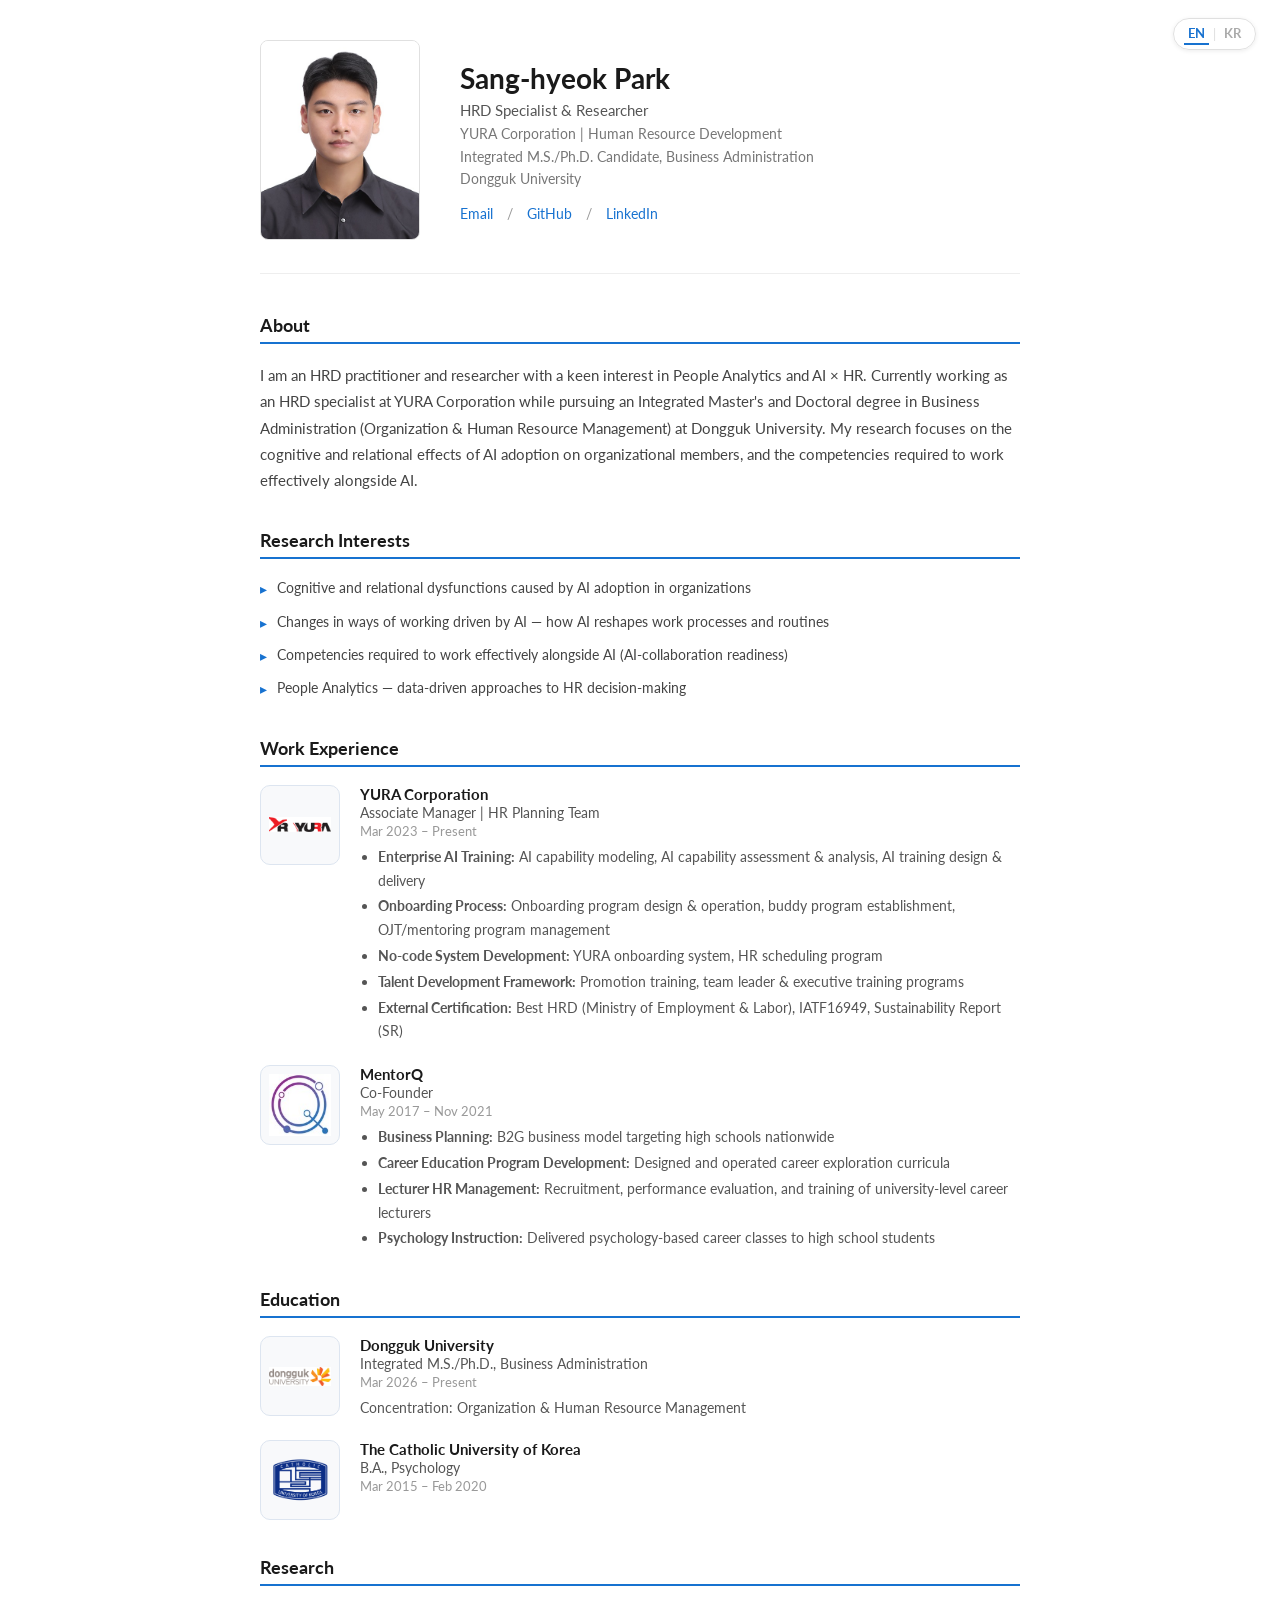
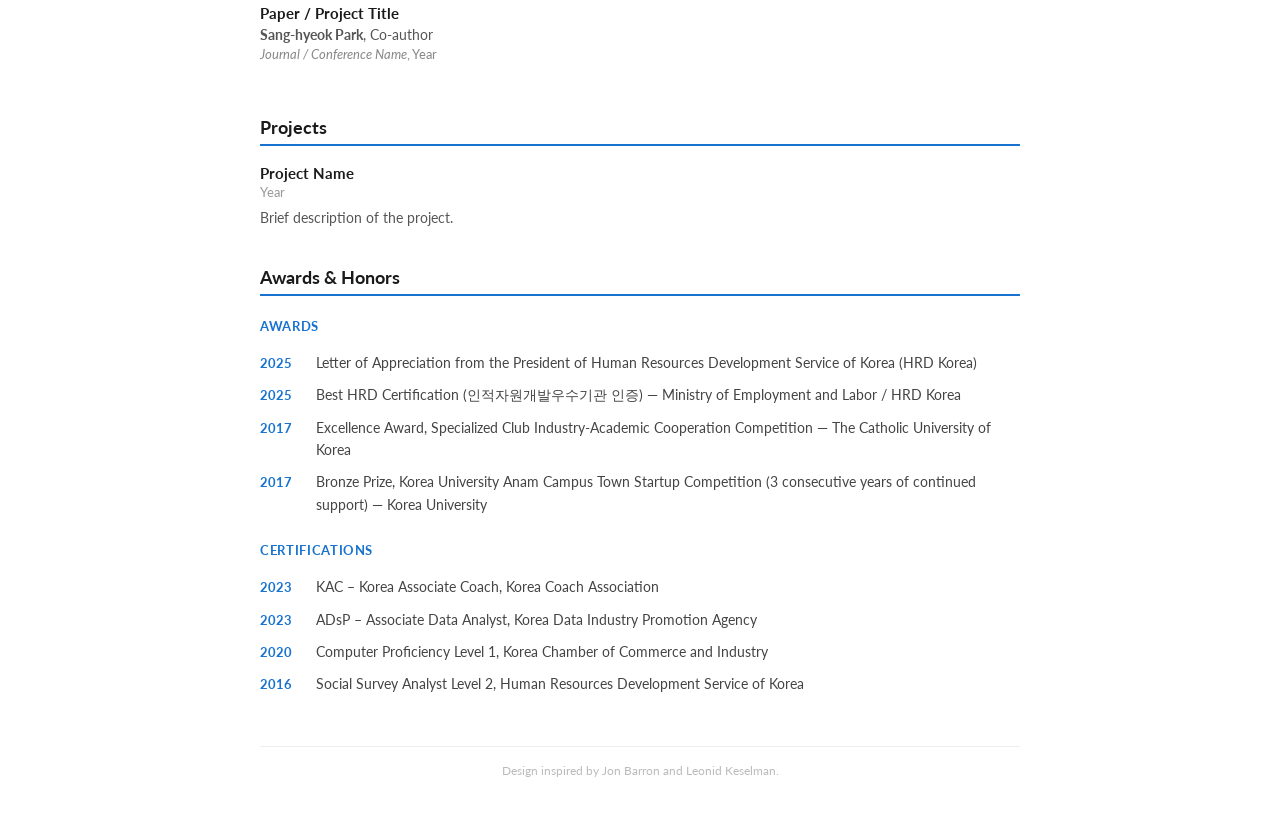
==== index.html @ 0c15480c "Remove 우수 사회복무요원 표창, fix KAC title" ====
<!DOCTYPE html>
<html lang="en">
<head>
  <meta charset="UTF-8" />
  <meta name="viewport" content="width=device-width, initial-scale=1.0" />
  <title>Sang-hyeok Park</title>
  <link rel="stylesheet" href="stylesheet.css" />
</head>
<body>

<!-- Language Toggle -->
<div id="lang-toggle">
  <button class="lang-btn active" data-lang="en" onclick="setLang('en')">EN</button>
  <span class="lang-divider">|</span>
  <button class="lang-btn" data-lang="ko" onclick="setLang('ko')">KR</button>
</div>

<div id="main">

  <!-- ── Header ── -->
  <div id="header">
    <div id="photo">
      <img src="images/photo.jpg" alt="Sang-hyeok Park" />
    </div>

    <div id="info">
      <div class="name">
        <span class="lang-en">Sang-hyeok Park</span>
        <span class="lang-ko" style="display:none">박상혁</span>
      </div>

      <div class="title">
        <span class="lang-en">HRD Specialist &amp; Researcher</span>
        <span class="lang-ko" style="display:none">HRD 담당자 &amp; 연구자</span>
      </div>

      <div class="affiliation">
        <span class="lang-en">
          YURA Corporation | Human Resource Development<br>
          Integrated M.S./Ph.D. Candidate, Business Administration<br>
          Dongguk University
        </span>
        <span class="lang-ko" style="display:none">
          유라코퍼레이션 | HRD<br>
          경영학 석박사통합과정<br>
          동국대학교
        </span>
      </div>

      <div class="contact-links">
        <a href="mailto:psh092929@gmail.com">Email</a>
        <span>/</span>
        <a href="https://github.com/ParkSanghyeok076" target="_blank">GitHub</a>
        <span>/</span>
        <a href="https://www.linkedin.com/in/%EB%B0%95%EC%83%81%ED%98%81076/" target="_blank">LinkedIn</a>
      </div>
    </div>
  </div>

  <!-- ── About ── -->
  <div class="section">
    <div class="section-title">
      <span class="lang-en">About</span>
      <span class="lang-ko" style="display:none">소개</span>
    </div>
    <p class="about-text lang-en">
      I am an HRD practitioner and researcher with a keen interest in People Analytics and AI &times; HR.
      Currently working as an HRD specialist at YURA Corporation while pursuing an Integrated Master's
      and Doctoral degree in Business Administration (Organization &amp; Human Resource Management) at
      Dongguk University. My research focuses on the cognitive and relational effects of AI adoption
      on organizational members, and the competencies required to work effectively alongside AI.
    </p>
    <p class="about-text lang-ko" style="display:none">
      People Analytics와 AI x HR 분야에 관심을 두는 HRD 담당자이자 연구자입니다.
      현재 유라코퍼레이션에서 인재개발 업무를 담당하면서, 동국대학교 경영학과(조직·인사관리 전공)
      석박사통합과정에 재학 중입니다. AI 도입이 조직 구성원에게 미치는 인지적·관계적 영향과,
      AI와 함께 일하기 위해 필요한 역량을 연구하고 있습니다.
    </p>
  </div>

  <!-- ── Research Interests ── -->
  <div class="section">
    <div class="section-title">
      <span class="lang-en">Research Interests</span>
      <span class="lang-ko" style="display:none">연구 관심사</span>
    </div>

    <div class="lang-en">
      <div class="research-item">Cognitive and relational dysfunctions caused by AI adoption in organizations</div>
      <div class="research-item">Changes in ways of working driven by AI — how AI reshapes work processes and routines</div>
      <div class="research-item">Competencies required to work effectively alongside AI (AI-collaboration readiness)</div>
      <div class="research-item">People Analytics — data-driven approaches to HR decision-making</div>
    </div>

    <div class="lang-ko" style="display:none">
      <div class="research-item">AI 도입으로 인한 인지적·관계적 역기능</div>
      <div class="research-item">AI 도입이 일하는 방식에 미치는 변화 — 업무 프로세스 및 루틴의 재편</div>
      <div class="research-item">AI와 함께 일하기 위해 필요한 역량 (AI 협업 준비도)</div>
      <div class="research-item">피플 애널리틱스 — 데이터 기반 HR 의사결정</div>
    </div>
  </div>

  <!-- ── Work Experience ── -->
  <div class="section">
    <div class="section-title">
      <span class="lang-en">Work Experience</span>
      <span class="lang-ko" style="display:none">경력</span>
    </div>

    <div class="entry">
      <div class="entry-logo"><img src="images/유라코퍼레이션 로고.png" alt="YURA Corporation" /></div>
      <div class="entry-body">
        <div class="entry-org">
          <span class="lang-en">YURA Corporation</span>
          <span class="lang-ko" style="display:none">유라코퍼레이션</span>
        </div>
        <div class="entry-role">
          <span class="lang-en">Associate Manager | HR Planning Team</span>
          <span class="lang-ko" style="display:none">Associate Manager | 인사기획팀</span>
        </div>
        <div class="entry-period">Mar 2023 – Present</div>
        <div class="entry-desc">
          <ul class="lang-en">
            <li><strong>Enterprise AI Training:</strong> AI capability modeling, AI capability assessment &amp; analysis, AI training design &amp; delivery</li>
            <li><strong>Onboarding Process:</strong> Onboarding program design &amp; operation, buddy program establishment, OJT/mentoring program management</li>
            <li><strong>No-code System Development:</strong> YURA onboarding system, HR scheduling program</li>
            <li><strong>Talent Development Framework:</strong> Promotion training, team leader &amp; executive training programs</li>
            <li><strong>External Certification:</strong> Best HRD (Ministry of Employment &amp; Labor), IATF16949, Sustainability Report (SR)</li>
          </ul>
          <ul class="lang-ko" style="display:none">
            <li><strong>전사 AI교육:</strong> AI활용 역량모델링, AI활용 역량진단/분석, AI교육 기획/운영</li>
            <li><strong>온보딩 프로세스:</strong> 온보딩 프로그램 기획/운영, 버디제도 신설, OJT/멘토링 프로그램 운영</li>
            <li><strong>AI를 활용한 시스템 개발 (No-code):</strong> YURA 온보딩 시스템, HR 일정관리 프로그램</li>
            <li><strong>인재육성 체계 수립:</strong> 승진자 교육, 팀장/임원 교육 등</li>
            <li><strong>외부 심사 대응:</strong> 인적자원개발우수기관 인증심사(Best HRD), IATF16949, 지속가능경영보고서(SR)</li>
          </ul>
        </div>
      </div>
    </div>

    <div class="entry">
      <div class="entry-logo"><img src="images/멘토큐 로고.jpeg" alt="MentorQ" /></div>
      <div class="entry-body">
        <div class="entry-org">MentorQ</div>
        <div class="entry-role">
          <span class="lang-en">Co-Founder</span>
          <span class="lang-ko" style="display:none">공동창업자</span>
        </div>
        <div class="entry-period">May 2017 – Nov 2021</div>
        <div class="entry-desc">
          <ul class="lang-en">
            <li><strong>Business Planning:</strong> B2G business model targeting high schools nationwide</li>
            <li><strong>Career Education Program Development:</strong> Designed and operated career exploration curricula</li>
            <li><strong>Lecturer HR Management:</strong> Recruitment, performance evaluation, and training of university-level career lecturers</li>
            <li><strong>Psychology Instruction:</strong> Delivered psychology-based career classes to high school students</li>
          </ul>
          <ul class="lang-ko" style="display:none">
            <li><strong>사업계획 수립:</strong> 고등학교 대상 B2G 사업 모델 기획 및 운영</li>
            <li><strong>진로교육 프로그램 개발:</strong> 진로 탐색 커리큘럼 설계 및 운영</li>
            <li><strong>전공강연자 관리 (HR):</strong> 대학생 강연자 선발, 평가, 교육</li>
            <li><strong>심리학 강의:</strong> 고등학교 학생 대상 심리학 기반 진로 수업 진행</li>
          </ul>
        </div>
      </div>
    </div>

  </div>

  <!-- ── Education ── -->
  <div class="section">
    <div class="section-title">
      <span class="lang-en">Education</span>
      <span class="lang-ko" style="display:none">학력</span>
    </div>

    <div class="entry">
      <div class="entry-logo"><img src="images/동국대학교 로고.jpg" alt="Dongguk University" /></div>
      <div class="entry-body">
        <div class="entry-org">
          <span class="lang-en">Dongguk University</span>
          <span class="lang-ko" style="display:none">동국대학교</span>
        </div>
        <div class="entry-role">
          <span class="lang-en">Integrated M.S./Ph.D., Business Administration</span>
          <span class="lang-ko" style="display:none">경영학 석박사통합과정</span>
        </div>
        <div class="entry-period">Mar 2026 – Present</div>
        <div class="entry-desc">
          <span class="lang-en">Concentration: Organization &amp; Human Resource Management</span>
          <span class="lang-ko" style="display:none">전공: 조직·인사관리</span>
        </div>
      </div>
    </div>

    <div class="entry">
      <div class="entry-logo"><img src="images/가톨릭대학교 로고.png" alt="Catholic University of Korea" /></div>
      <div class="entry-body">
        <div class="entry-org">
          <span class="lang-en">The Catholic University of Korea</span>
          <span class="lang-ko" style="display:none">가톨릭대학교</span>
        </div>
        <div class="entry-role">
          <span class="lang-en">B.A., Psychology</span>
          <span class="lang-ko" style="display:none">심리학과 학사</span>
        </div>
        <div class="entry-period">Mar 2015 – Feb 2020</div>
      </div>
    </div>

  </div>

  <!-- ── Research ── -->
  <div class="section">
    <div class="section-title">
      <span class="lang-en">Research</span>
      <span class="lang-ko" style="display:none">연구</span>
    </div>

    <div class="paper-entry">
      <div class="paper-title lang-en">Paper / Project Title</div>
      <div class="paper-title lang-ko" style="display:none">논문 / 연구 제목</div>
      <div class="paper-authors lang-en"><strong>Sang-hyeok Park</strong>, Co-author</div>
      <div class="paper-authors lang-ko" style="display:none"><strong>박상혁</strong>, 공저자</div>
      <div class="paper-venue lang-en"><em>Journal / Conference Name</em>, Year</div>
      <div class="paper-venue lang-ko" style="display:none"><em>학술지 / 학회명</em>, 연도</div>
    </div>

  </div>

  <!-- ── Projects ── -->
  <div class="section">
    <div class="section-title">
      <span class="lang-en">Projects</span>
      <span class="lang-ko" style="display:none">프로젝트</span>
    </div>

    <div class="entry">
      <div class="entry-body" style="padding-left: 0;">
        <div class="entry-org">
          <span class="lang-en">Project Name</span>
          <span class="lang-ko" style="display:none">프로젝트명</span>
        </div>
        <div class="entry-period">Year</div>
        <div class="entry-desc">
          <span class="lang-en">Brief description of the project.</span>
          <span class="lang-ko" style="display:none">프로젝트에 대한 간략한 설명.</span>
        </div>
      </div>
    </div>

  </div>

  <!-- ── Awards / Honors ── -->
  <div class="section">
    <div class="section-title">
      <span class="lang-en">Awards &amp; Honors</span>
      <span class="lang-ko" style="display:none">수상 및 이력</span>
    </div>

    <div class="award-list lang-en">
      <div class="award-subtitle">Awards</div>
      <div class="award-item">
        <span class="award-year">2025</span>
        <span class="award-desc">Letter of Appreciation from the President of Human Resources Development Service of Korea (HRD Korea)</span>
      </div>
      <div class="award-item">
        <span class="award-year">2025</span>
        <span class="award-desc">Best HRD Certification (인적자원개발우수기관 인증) — Ministry of Employment and Labor / HRD Korea</span>
      </div>
      <div class="award-item">
        <span class="award-year">2017</span>
        <span class="award-desc">Excellence Award, Specialized Club Industry-Academic Cooperation Competition — The Catholic University of Korea</span>
      </div>
      <div class="award-item">
        <span class="award-year">2017</span>
        <span class="award-desc">Bronze Prize, Korea University Anam Campus Town Startup Competition (3 consecutive years of continued support) — Korea University</span>
      </div>
      <div class="award-subtitle" style="margin-top: 16px;">Certifications</div>
      <div class="award-item">
        <span class="award-year">2023</span>
        <span class="award-desc">KAC – Korea Associate Coach, Korea Coach Association</span>
      </div>
      <div class="award-item">
        <span class="award-year">2023</span>
        <span class="award-desc">ADsP – Associate Data Analyst, Korea Data Industry Promotion Agency</span>
      </div>
      <div class="award-item">
        <span class="award-year">2020</span>
        <span class="award-desc">Computer Proficiency Level 1, Korea Chamber of Commerce and Industry</span>
      </div>
      <div class="award-item">
        <span class="award-year">2016</span>
        <span class="award-desc">Social Survey Analyst Level 2, Human Resources Development Service of Korea</span>
      </div>
    </div>
    <div class="award-list lang-ko" style="display:none">
      <div class="award-subtitle">수상</div>
      <div class="award-item">
        <span class="award-year">2025</span>
        <span class="award-desc">한국산업인력공단 이사장 감사패</span>
      </div>
      <div class="award-item">
        <span class="award-year">2025</span>
        <span class="award-desc">인적자원개발우수기관 인증 (Best HRD) — 고용노동부 / 한국산업인력공단</span>
      </div>
      <div class="award-item">
        <span class="award-year">2017</span>
        <span class="award-desc">특성화동아리 산학협력 프로젝트 경진대회 최우수상 — 가톨릭대학교</span>
      </div>
      <div class="award-item">
        <span class="award-year">2017</span>
        <span class="award-desc">안암동 캠퍼스타운 창업경진대회 동상 및 3년 연속 지원사업 연장 — 고려대학교</span>
      </div>
      <div class="award-subtitle" style="margin-top: 16px;">자격증</div>
      <div class="award-item">
        <span class="award-year">2023</span>
        <span class="award-desc">KAC (코칭전문자격) — 한국코치협회</span>
      </div>
      <div class="award-item">
        <span class="award-year">2023</span>
        <span class="award-desc">ADsP (데이터분석 준전문가) — 한국데이터산업진흥원</span>
      </div>
      <div class="award-item">
        <span class="award-year">2020</span>
        <span class="award-desc">컴퓨터활용능력 1급 — 대한상공회의소</span>
      </div>
      <div class="award-item">
        <span class="award-year">2016</span>
        <span class="award-desc">사회조사분석사 2급 — 한국산업인력공단</span>
      </div>
    </div>

  </div>

  <!-- ── Footer ── -->
  <div id="footer">
    Design inspired by <a href="https://jonbarron.info" target="_blank">Jon Barron</a> and
    <a href="https://leonidk.com" target="_blank">Leonid Keselman</a>.
  </div>

</div>

<script>
  function setLang(lang) {
    document.querySelectorAll('.lang-en').forEach(el => {
      el.style.display = lang === 'en' ? '' : 'none';
    });
    document.querySelectorAll('.lang-ko').forEach(el => {
      el.style.display = lang === 'ko' ? '' : 'none';
    });
    document.querySelectorAll('.lang-btn').forEach(btn => {
      btn.classList.toggle('active', btn.dataset.lang === lang);
    });
    localStorage.setItem('lang', lang);
  }

  const savedLang = localStorage.getItem('lang') || 'en';
  setLang(savedLang);
</script>

</body>
</html>
---- stylesheet.css ----
@import url('https://fonts.googleapis.com/css2?family=Lato:ital,wght@0,400;0,700;1,400&display=swap');

* {
  box-sizing: border-box;
  margin: 0;
  padding: 0;
}

body {
  font-family: 'Lato', sans-serif;
  font-size: 15px;
  color: #333;
  background-color: #fff;
}

a {
  color: #1772d0;
  text-decoration: none;
}

a:hover {
  color: #f09228;
}

#main {
  max-width: 800px;
  margin: 0 auto;
  padding: 40px 20px 60px;
}

/* ── Header ── */
#header {
  display: flex;
  gap: 40px;
  align-items: center;
  margin-bottom: 40px;
  padding-bottom: 30px;
  border-bottom: 1px solid #eee;
}

#photo {
  flex-shrink: 0;
}

#photo img {
  width: 160px;
  height: 200px;
  border-radius: 8px;
  object-fit: cover;
  object-position: center top;
  border: 1px solid #e0e0e0;
}

#photo .photo-placeholder {
  width: 160px;
  height: 160px;
  border-radius: 50%;
  background: #e8eef6;
  display: flex;
  align-items: center;
  justify-content: center;
  color: #1772d0;
  font-size: 13px;
  text-align: center;
  border: 3px solid #d0dcea;
  line-height: 1.5;
  padding: 10px;
}

#info {
  flex: 1;
}

.name {
  font-size: 28px;
  font-weight: 700;
  color: #1a1a1a;
  margin-bottom: 6px;
}

.title {
  font-size: 15px;
  color: #555;
  margin-bottom: 4px;
}

.affiliation {
  font-size: 14px;
  color: #777;
  margin-bottom: 14px;
  line-height: 1.6;
}

.contact-links {
  display: flex;
  flex-wrap: wrap;
  gap: 6px 14px;
  font-size: 14px;
}

.contact-links a {
  color: #1772d0;
}

.contact-links a:hover {
  color: #f09228;
}

.contact-links span {
  color: #999;
}

/* ── Section ── */
.section {
  margin-bottom: 36px;
}

.section-title {
  font-size: 18px;
  font-weight: 700;
  color: #1a1a1a;
  border-bottom: 2px solid #1772d0;
  padding-bottom: 6px;
  margin-bottom: 18px;
}

/* ── About ── */
.about-text {
  line-height: 1.75;
  color: #444;
}

/* ── Experience & Education rows ── */
.entry {
  display: flex;
  gap: 20px;
  margin-bottom: 20px;
  align-items: flex-start;
}

.entry-logo {
  flex-shrink: 0;
  width: 80px;
  height: 80px;
  border-radius: 10px;
  background: #f8f9fb;
  border: 1px solid #dde5f0;
  display: flex;
  align-items: center;
  justify-content: center;
  font-size: 11px;
  color: #1772d0;
  font-weight: 700;
  text-align: center;
  line-height: 1.3;
  overflow: hidden;
  padding: 8px;
}

.entry-logo img {
  width: 100%;
  height: 100%;
  object-fit: contain;
  object-position: center center;
}

.entry-body {
  flex: 1;
}

.entry-org {
  font-weight: 700;
  font-size: 15px;
  color: #1a1a1a;
}

.entry-role {
  font-size: 14px;
  color: #555;
  margin-top: 1px;
}

.entry-period {
  font-size: 13px;
  color: #999;
  margin-top: 2px;
}

.entry-desc {
  margin-top: 6px;
  font-size: 14px;
  color: #555;
  line-height: 1.7;
}

.entry-desc ul {
  padding-left: 18px;
  margin-top: 4px;
}

.entry-desc ul li {
  margin-bottom: 2px;
}

/* ── Research ── */
.research-item {
  display: flex;
  align-items: flex-start;
  gap: 10px;
  margin-bottom: 10px;
  font-size: 14px;
  color: #444;
  line-height: 1.6;
}

.research-item::before {
  content: "▸";
  color: #1772d0;
  flex-shrink: 0;
  margin-top: 1px;
}

/* ── Footer ── */
#footer {
  margin-top: 50px;
  padding-top: 16px;
  border-top: 1px solid #eee;
  font-size: 12px;
  color: #bbb;
  text-align: center;
}

#footer a {
  color: #bbb;
}

#footer a:hover {
  color: #f09228;
}

/* ── Research Papers ── */
.paper-entry {
  margin-bottom: 20px;
  padding-bottom: 18px;
  border-bottom: 1px solid #f0f0f0;
}

.paper-entry:last-child {
  border-bottom: none;
}

.paper-title {
  font-size: 15px;
  font-weight: 700;
  color: #1a1a1a;
  margin-bottom: 4px;
}

.paper-authors {
  font-size: 14px;
  color: #555;
  margin-bottom: 3px;
}

.paper-venue {
  font-size: 13px;
  color: #888;
}

/* ── Awards ── */
.award-list {
  display: flex;
  flex-direction: column;
  gap: 10px;
}

.award-item {
  display: flex;
  gap: 16px;
  font-size: 14px;
  align-items: baseline;
}

.award-year {
  flex-shrink: 0;
  color: #1772d0;
  font-weight: 700;
  font-size: 13px;
  width: 40px;
}

.award-desc {
  color: #444;
  line-height: 1.6;
}

.award-subtitle {
  font-size: 13px;
  font-weight: 700;
  color: #1772d0;
  text-transform: uppercase;
  letter-spacing: 0.05em;
  margin-bottom: 8px;
  margin-top: 4px;
}

/* ── Language Toggle ── */
#lang-toggle {
  position: fixed;
  top: 18px;
  right: 24px;
  display: flex;
  align-items: center;
  gap: 4px;
  z-index: 100;
  background: rgba(255, 255, 255, 0.92);
  padding: 4px 10px;
  border-radius: 20px;
  border: 1px solid #e0e0e0;
  box-shadow: 0 1px 4px rgba(0,0,0,0.08);
}

.lang-divider {
  color: #ddd;
  font-size: 13px;
}

.lang-btn {
  background: none;
  border: none;
  border-bottom: 2px solid transparent;
  font-family: 'Lato', sans-serif;
  font-size: 13px;
  font-weight: 700;
  color: #aaa;
  cursor: pointer;
  padding: 2px 4px;
  transition: color 0.15s, border-color 0.15s;
}

.lang-btn.active {
  color: #1772d0;
  border-bottom: 2px solid #1772d0;
}

.lang-btn:hover {
  color: #f09228;
}

/* ── Responsive ── */
@media (max-width: 560px) {
  #header {
    flex-direction: column;
    align-items: center;
    text-align: center;
  }

  .contact-links {
    justify-content: center;
  }

  .entry {
    flex-direction: column;
    gap: 10px;
  }
}
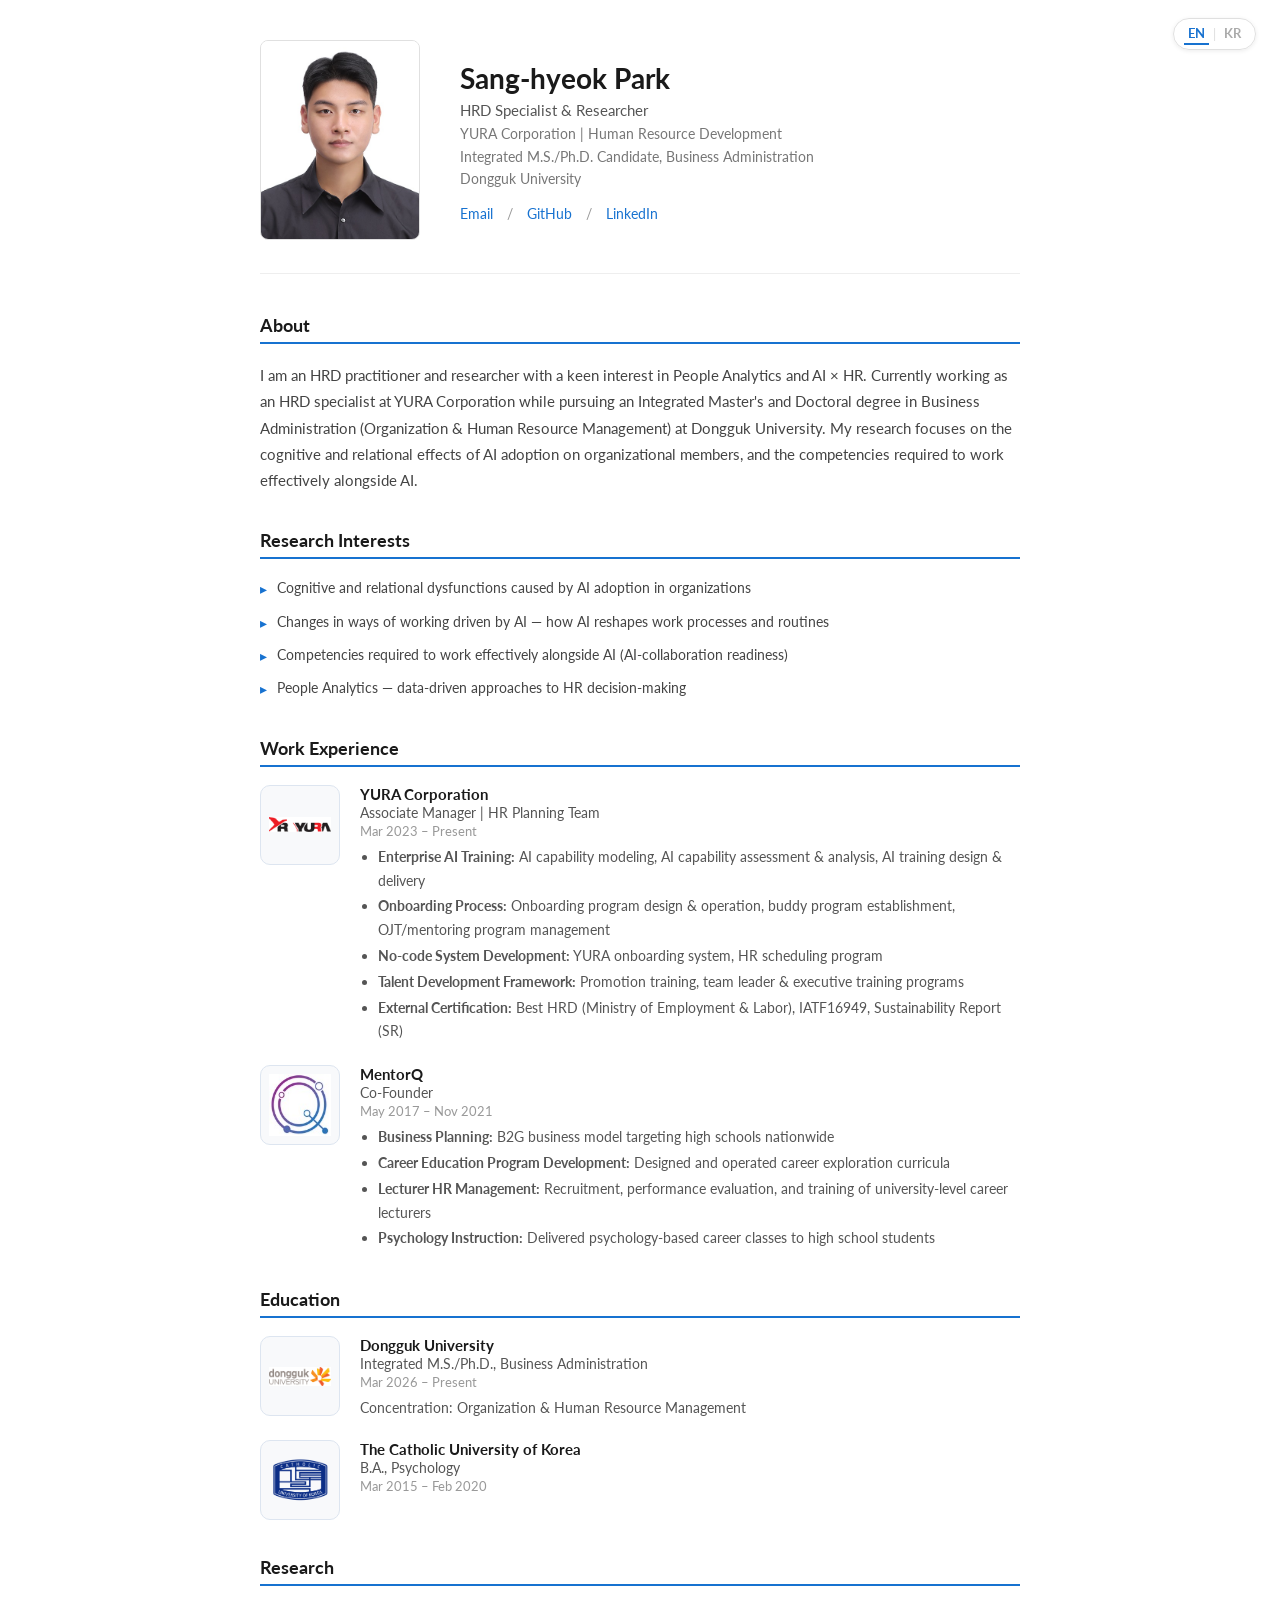
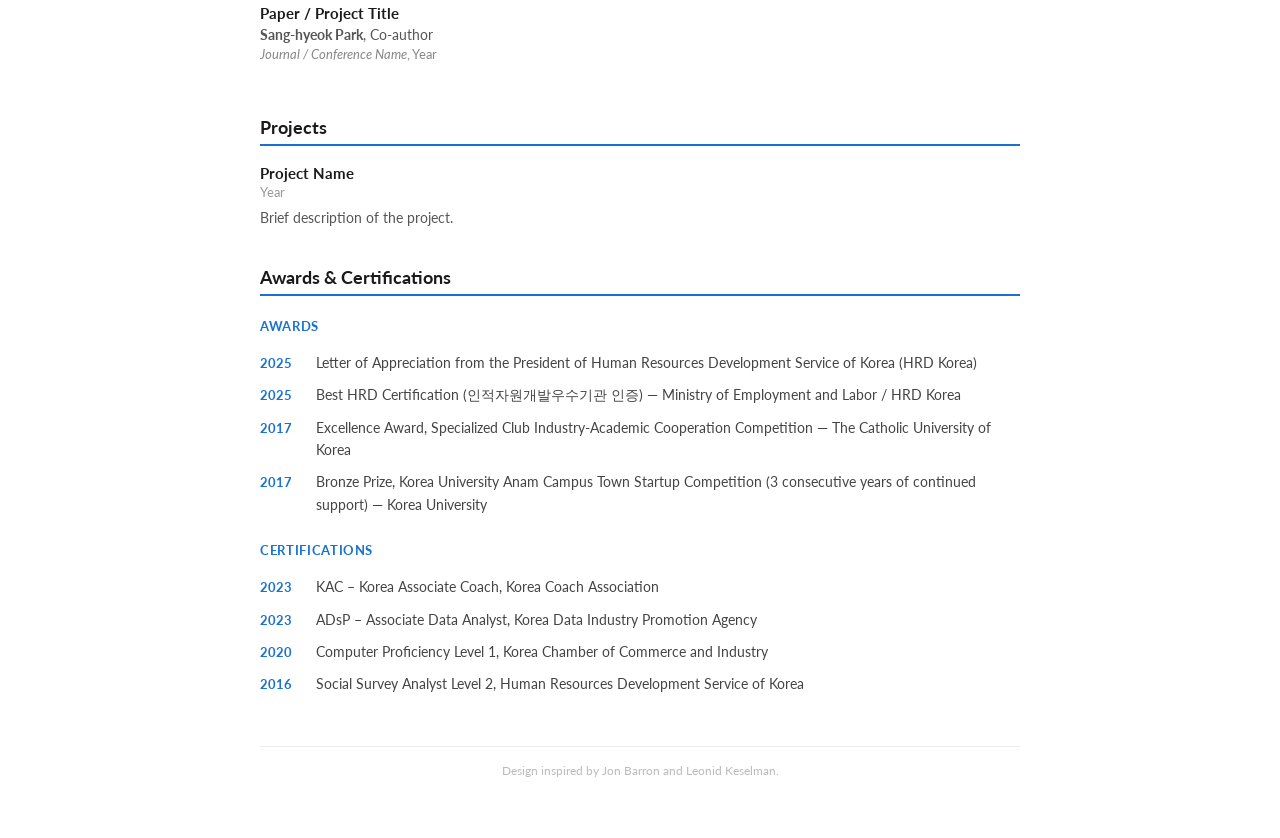
==== commit 7aaf149c: "Rename Awards & Honors to Awards & Certifications" ====
--- a/index.html
+++ b/index.html
@@ -253,8 +253,8 @@
   <!-- ── Awards / Honors ── -->
   <div class="section">
     <div class="section-title">
-      <span class="lang-en">Awards &amp; Honors</span>
-      <span class="lang-ko" style="display:none">수상 및 이력</span>
+      <span class="lang-en">Awards &amp; Certifications</span>
+      <span class="lang-ko" style="display:none">수상 및 자격증</span>
     </div>
 
     <div class="award-list lang-en">
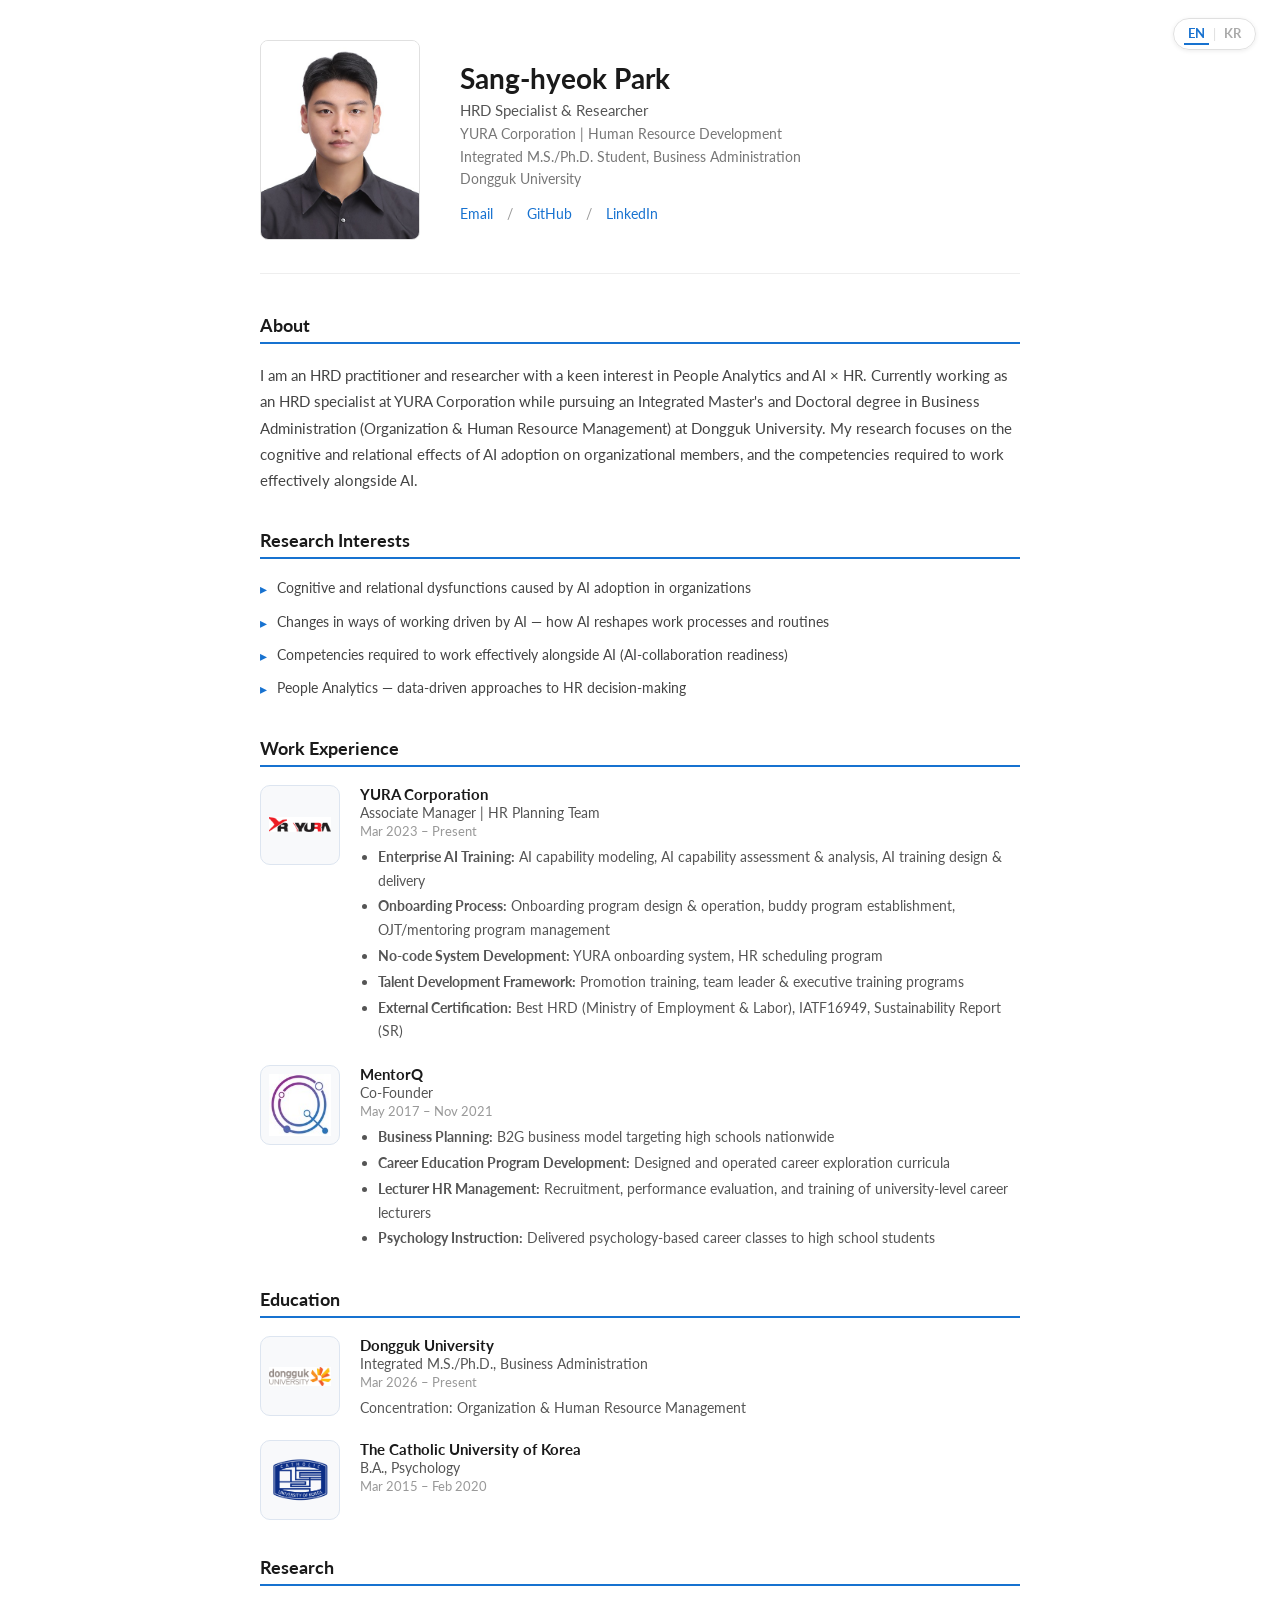
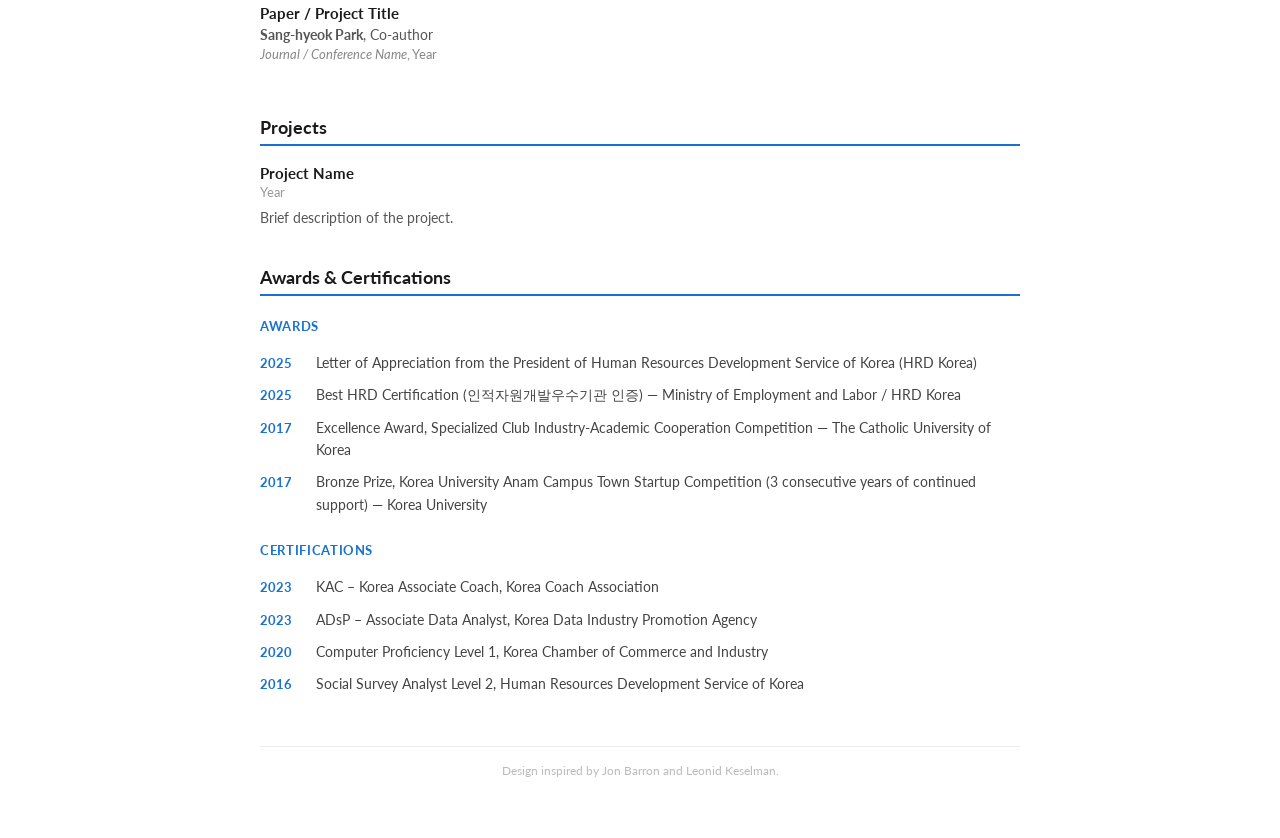
==== commit bb0b527c: "Change Ph.D. Candidate to Ph.D. Student" ====
--- a/index.html
+++ b/index.html
@@ -37,7 +37,7 @@
       <div class="affiliation">
         <span class="lang-en">
           YURA Corporation | Human Resource Development<br>
-          Integrated M.S./Ph.D. Candidate, Business Administration<br>
+          Integrated M.S./Ph.D. Student, Business Administration<br>
           Dongguk University
         </span>
         <span class="lang-ko" style="display:none">
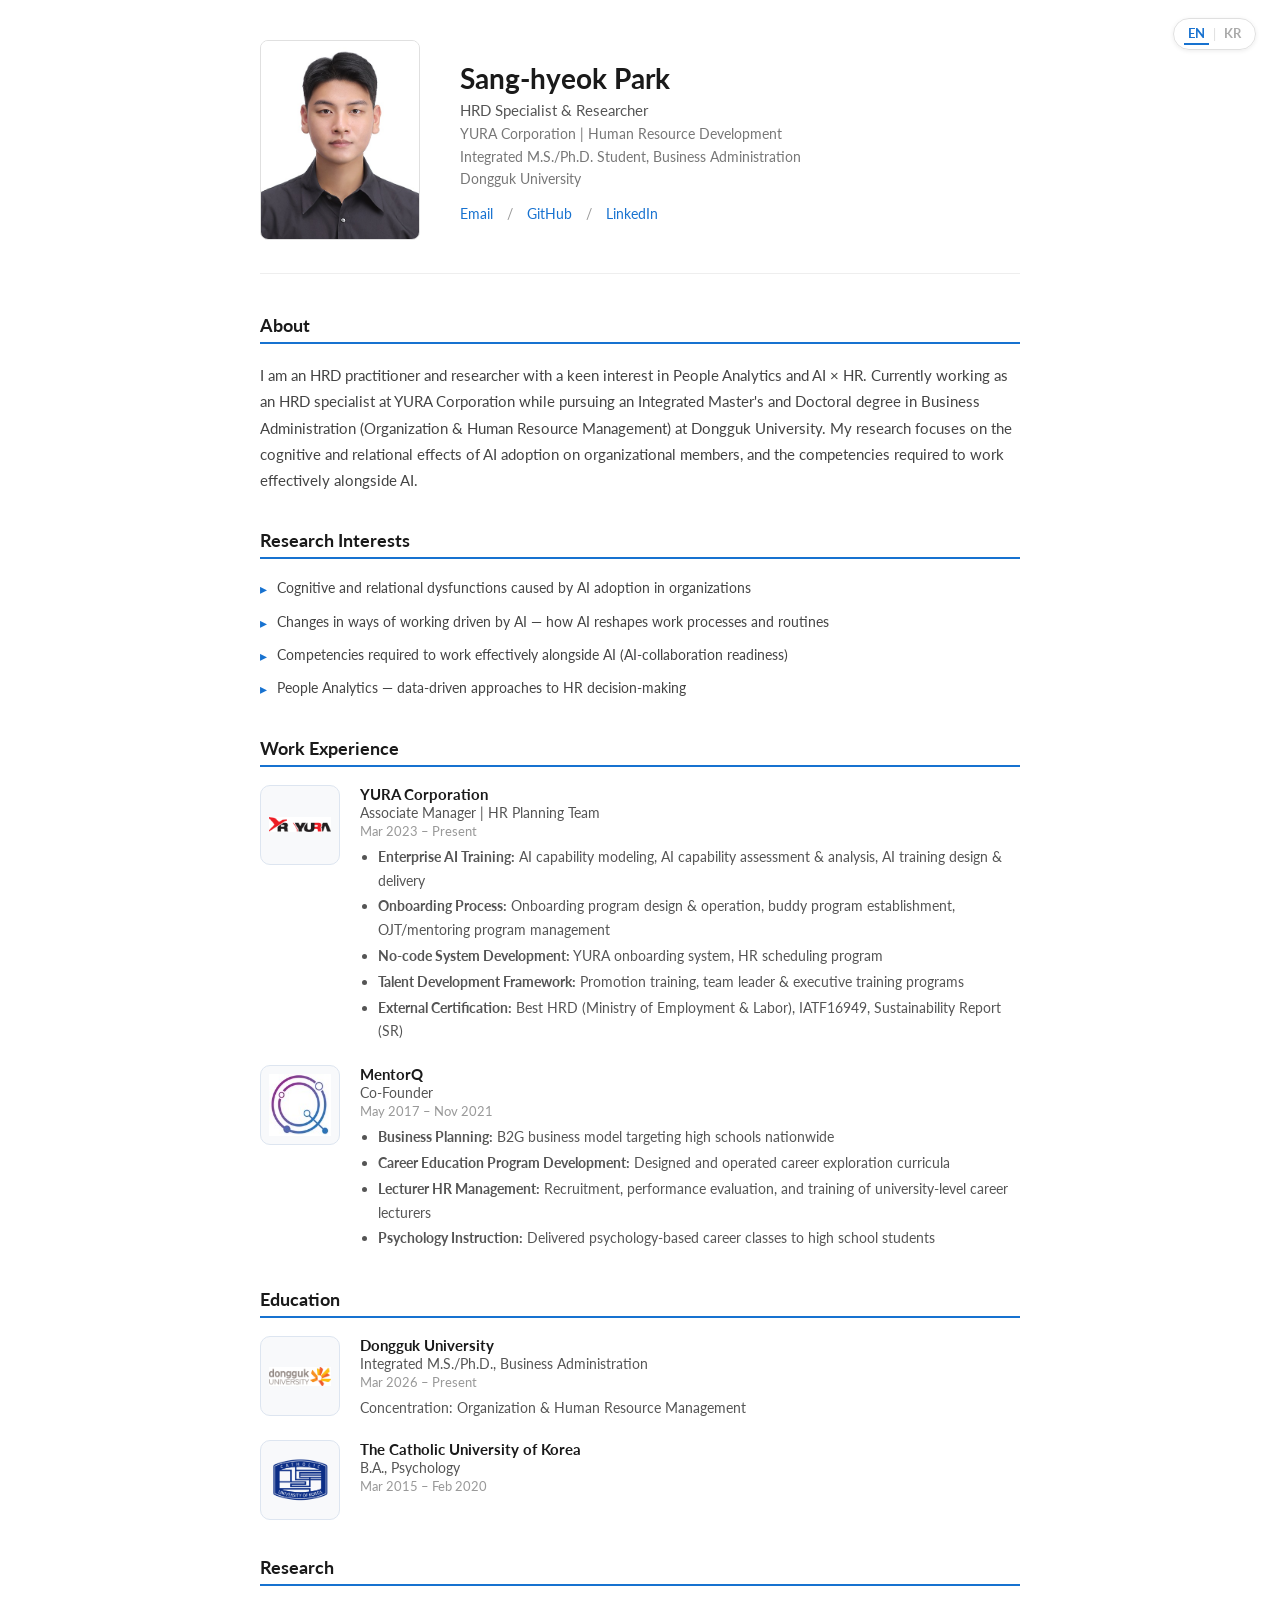
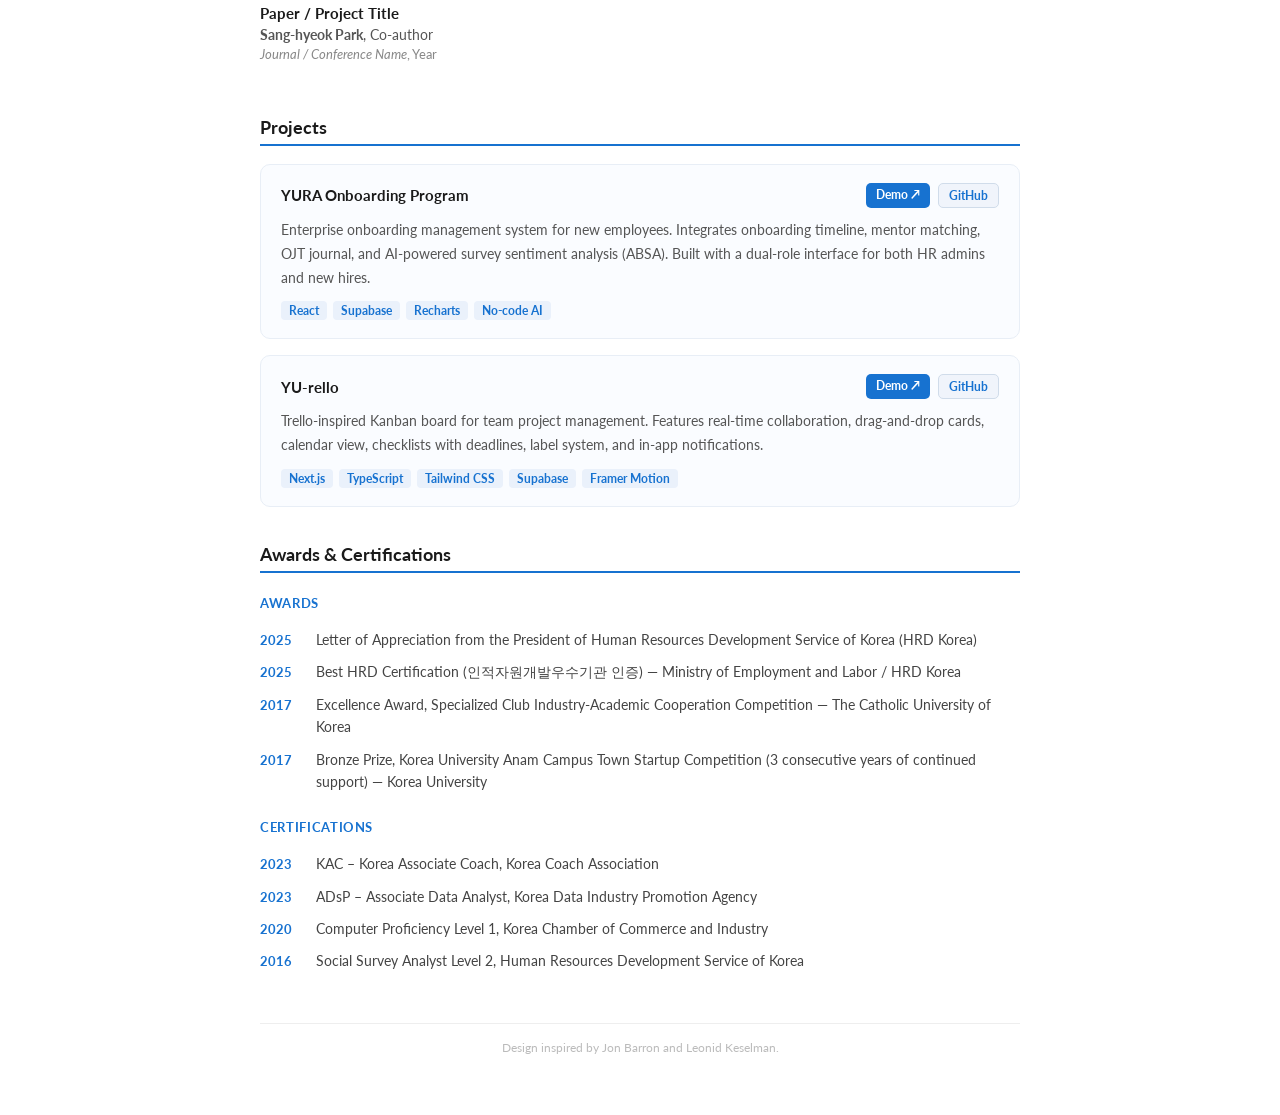
==== commit f8b5844c: "Add project cards for YURA Onboarding and YU-rello with demo/github links" ====
--- a/index.html
+++ b/index.html
@@ -234,17 +234,50 @@
       <span class="lang-ko" style="display:none">프로젝트</span>
     </div>
 
-    <div class="entry">
-      <div class="entry-body" style="padding-left: 0;">
-        <div class="entry-org">
-          <span class="lang-en">Project Name</span>
-          <span class="lang-ko" style="display:none">프로젝트명</span>
-        </div>
-        <div class="entry-period">Year</div>
-        <div class="entry-desc">
-          <span class="lang-en">Brief description of the project.</span>
-          <span class="lang-ko" style="display:none">프로젝트에 대한 간략한 설명.</span>
-        </div>
+    <!-- Project 1 -->
+    <div class="project-card">
+      <div class="project-header">
+        <div class="project-title">YURA Onboarding Program</div>
+        <div class="project-links">
+          <a href="https://yuraonboardingprogram.vercel.app" target="_blank" class="btn-demo">Demo ↗</a>
+          <a href="https://github.com/ParkSanghyeok076/onboarding_rebuilding" target="_blank" class="btn-github">GitHub</a>
+        </div>
+      </div>
+      <div class="project-desc lang-en">
+        Enterprise onboarding management system for new employees. Integrates onboarding timeline, mentor matching, OJT journal, and AI-powered survey sentiment analysis (ABSA). Built with a dual-role interface for both HR admins and new hires.
+      </div>
+      <div class="project-desc lang-ko" style="display:none">
+        신규 입사자를 위한 기업 온보딩 관리 시스템. 온보딩 타임라인, 멘토 매칭, OJT 일지, AI 기반 설문 감정분석(ABSA)을 통합 제공하며, 인사 담당자와 신규 입사자 이중 역할 인터페이스로 구성.
+      </div>
+      <div class="project-tags">
+        <span class="tag">React</span>
+        <span class="tag">Supabase</span>
+        <span class="tag">Recharts</span>
+        <span class="tag">No-code AI</span>
+      </div>
+    </div>
+
+    <!-- Project 2 -->
+    <div class="project-card">
+      <div class="project-header">
+        <div class="project-title">YU-rello</div>
+        <div class="project-links">
+          <a href="https://yu-rello.vercel.app" target="_blank" class="btn-demo">Demo ↗</a>
+          <a href="https://github.com/ParkSanghyeok076/YU-rello" target="_blank" class="btn-github">GitHub</a>
+        </div>
+      </div>
+      <div class="project-desc lang-en">
+        Trello-inspired Kanban board for team project management. Features real-time collaboration, drag-and-drop cards, calendar view, checklists with deadlines, label system, and in-app notifications.
+      </div>
+      <div class="project-desc lang-ko" style="display:none">
+        Trello에서 영감을 받은 팀 프로젝트 관리용 칸반 보드. 실시간 협업, 드래그앤드롭, 캘린더 뷰, 마감일 체크리스트, 라벨 시스템, 인앱 알림 기능 제공.
+      </div>
+      <div class="project-tags">
+        <span class="tag">Next.js</span>
+        <span class="tag">TypeScript</span>
+        <span class="tag">Tailwind CSS</span>
+        <span class="tag">Supabase</span>
+        <span class="tag">Framer Motion</span>
       </div>
     </div>
 
--- a/stylesheet.css
+++ b/stylesheet.css
@@ -267,6 +267,92 @@
   color: #888;
 }
 
+/* ── Projects ── */
+.project-card {
+  border: 1px solid #e8eef6;
+  border-radius: 10px;
+  padding: 18px 20px;
+  margin-bottom: 16px;
+  background: #fafcff;
+  transition: box-shadow 0.15s;
+}
+
+.project-card:hover {
+  box-shadow: 0 2px 12px rgba(23, 114, 208, 0.08);
+}
+
+.project-header {
+  display: flex;
+  justify-content: space-between;
+  align-items: center;
+  margin-bottom: 10px;
+  gap: 12px;
+}
+
+.project-title {
+  font-size: 15px;
+  font-weight: 700;
+  color: #1a1a1a;
+}
+
+.project-links {
+  display: flex;
+  gap: 8px;
+  flex-shrink: 0;
+}
+
+.btn-demo, .btn-github {
+  font-size: 12px;
+  font-weight: 700;
+  padding: 4px 10px;
+  border-radius: 5px;
+  text-decoration: none;
+  transition: background 0.15s, color 0.15s;
+}
+
+.btn-demo {
+  background: #1772d0;
+  color: #fff;
+}
+
+.btn-demo:hover {
+  background: #f09228;
+  color: #fff;
+}
+
+.btn-github {
+  background: #f0f4fb;
+  color: #1772d0;
+  border: 1px solid #d0dcea;
+}
+
+.btn-github:hover {
+  background: #1772d0;
+  color: #fff;
+}
+
+.project-desc {
+  font-size: 14px;
+  color: #555;
+  line-height: 1.7;
+  margin-bottom: 12px;
+}
+
+.project-tags {
+  display: flex;
+  flex-wrap: wrap;
+  gap: 6px;
+}
+
+.tag {
+  font-size: 12px;
+  font-weight: 700;
+  color: #1772d0;
+  background: #eaf1fb;
+  border-radius: 4px;
+  padding: 2px 8px;
+}
+
 /* ── Awards ── */
 .award-list {
   display: flex;
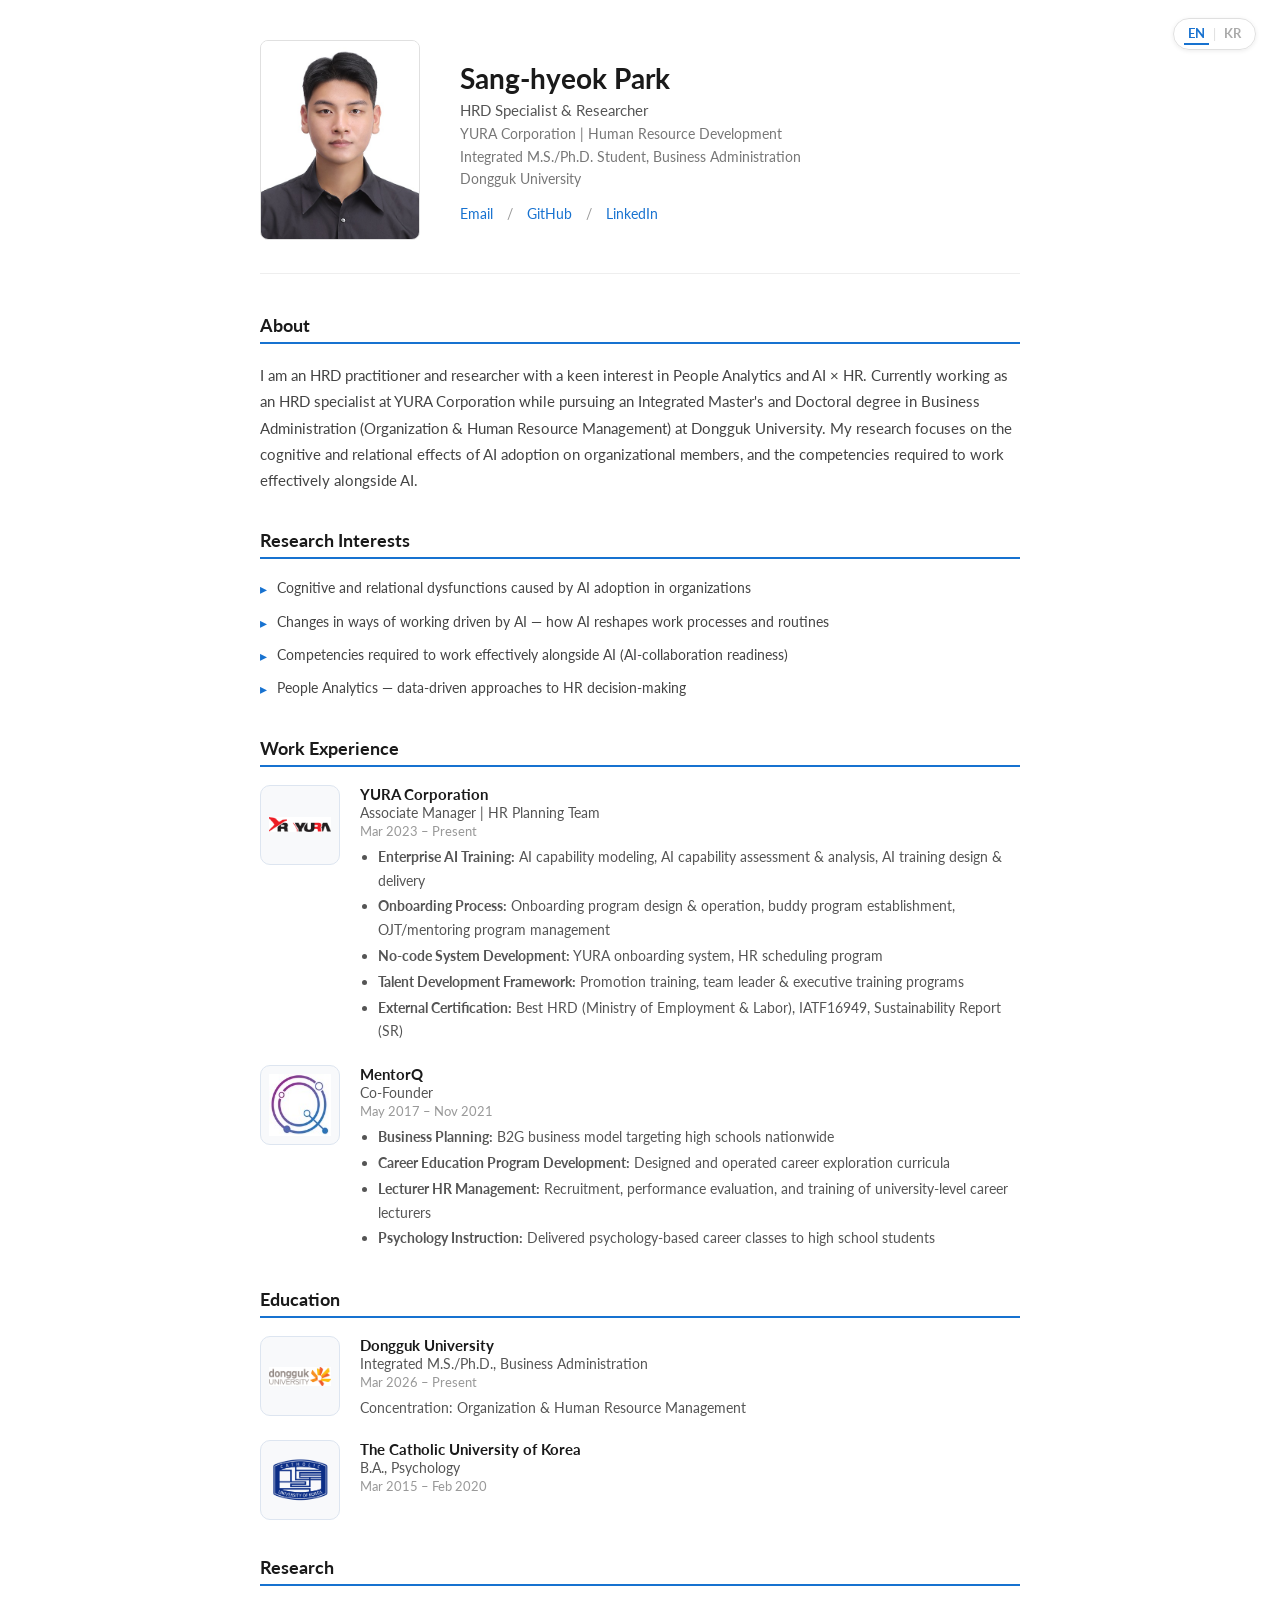
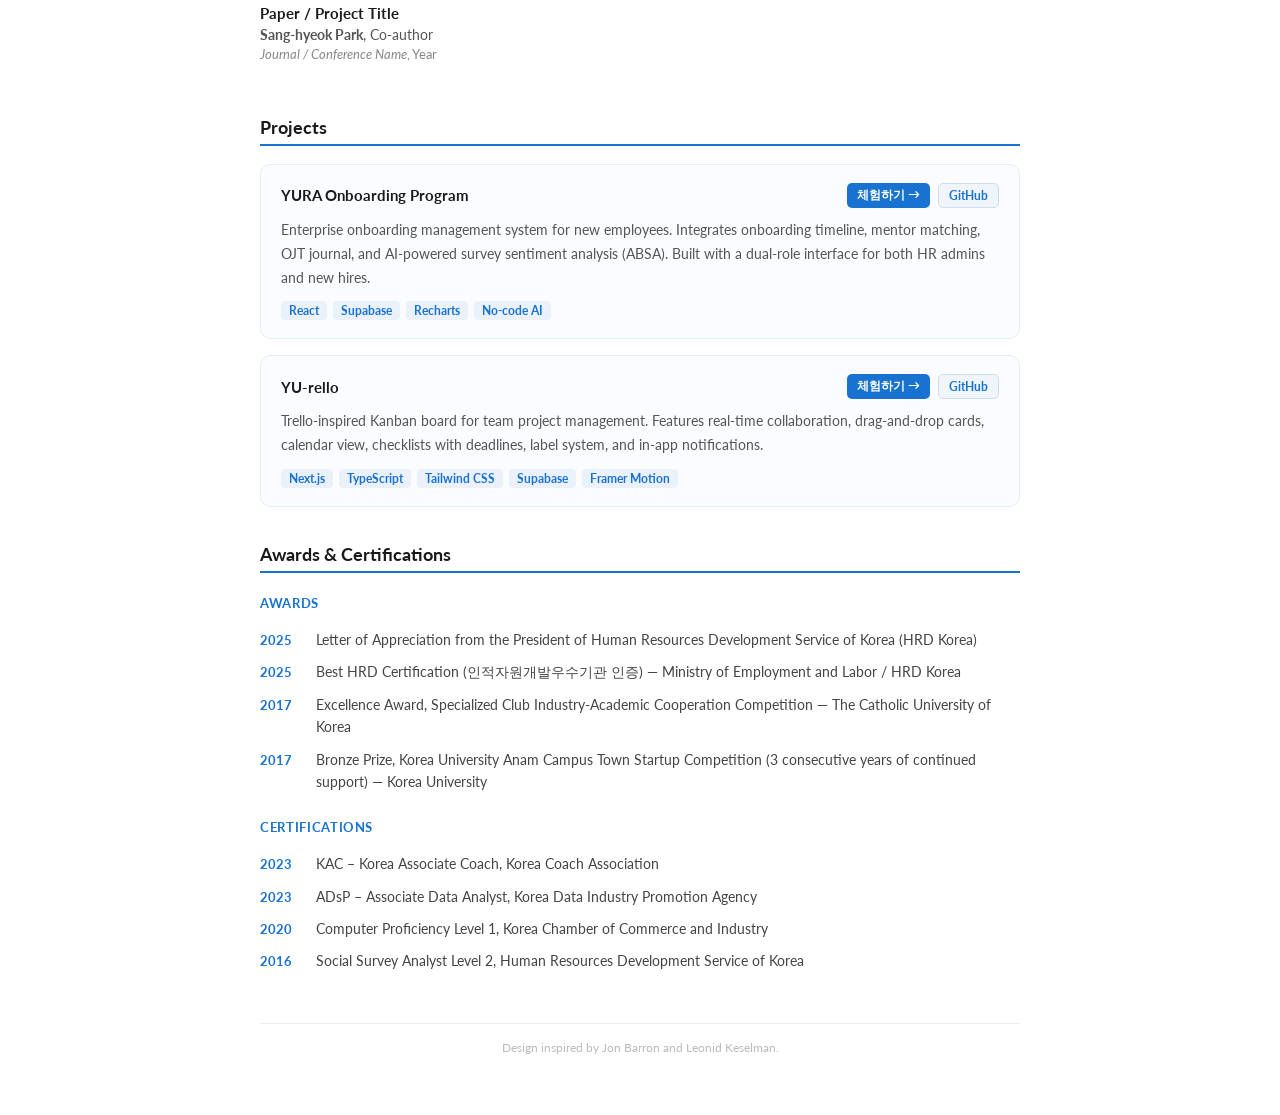
==== commit af262321: "Add interactive demo pages for YU-rello and YURA Onboarding projects - Update index.html: project ca" ====
--- a/index.html
+++ b/index.html
@@ -239,7 +239,7 @@
       <div class="project-header">
         <div class="project-title">YURA Onboarding Program</div>
         <div class="project-links">
-          <a href="https://yuraonboardingprogram.vercel.app" target="_blank" class="btn-demo">Demo ↗</a>
+          <a href="projects/onboarding/index.html" class="btn-demo">체험하기 →</a>
           <a href="https://github.com/ParkSanghyeok076/onboarding_rebuilding" target="_blank" class="btn-github">GitHub</a>
         </div>
       </div>
@@ -262,7 +262,7 @@
       <div class="project-header">
         <div class="project-title">YU-rello</div>
         <div class="project-links">
-          <a href="https://yu-rello.vercel.app" target="_blank" class="btn-demo">Demo ↗</a>
+          <a href="projects/yurello/index.html" class="btn-demo">체험하기 →</a>
           <a href="https://github.com/ParkSanghyeok076/YU-rello" target="_blank" class="btn-github">GitHub</a>
         </div>
       </div>
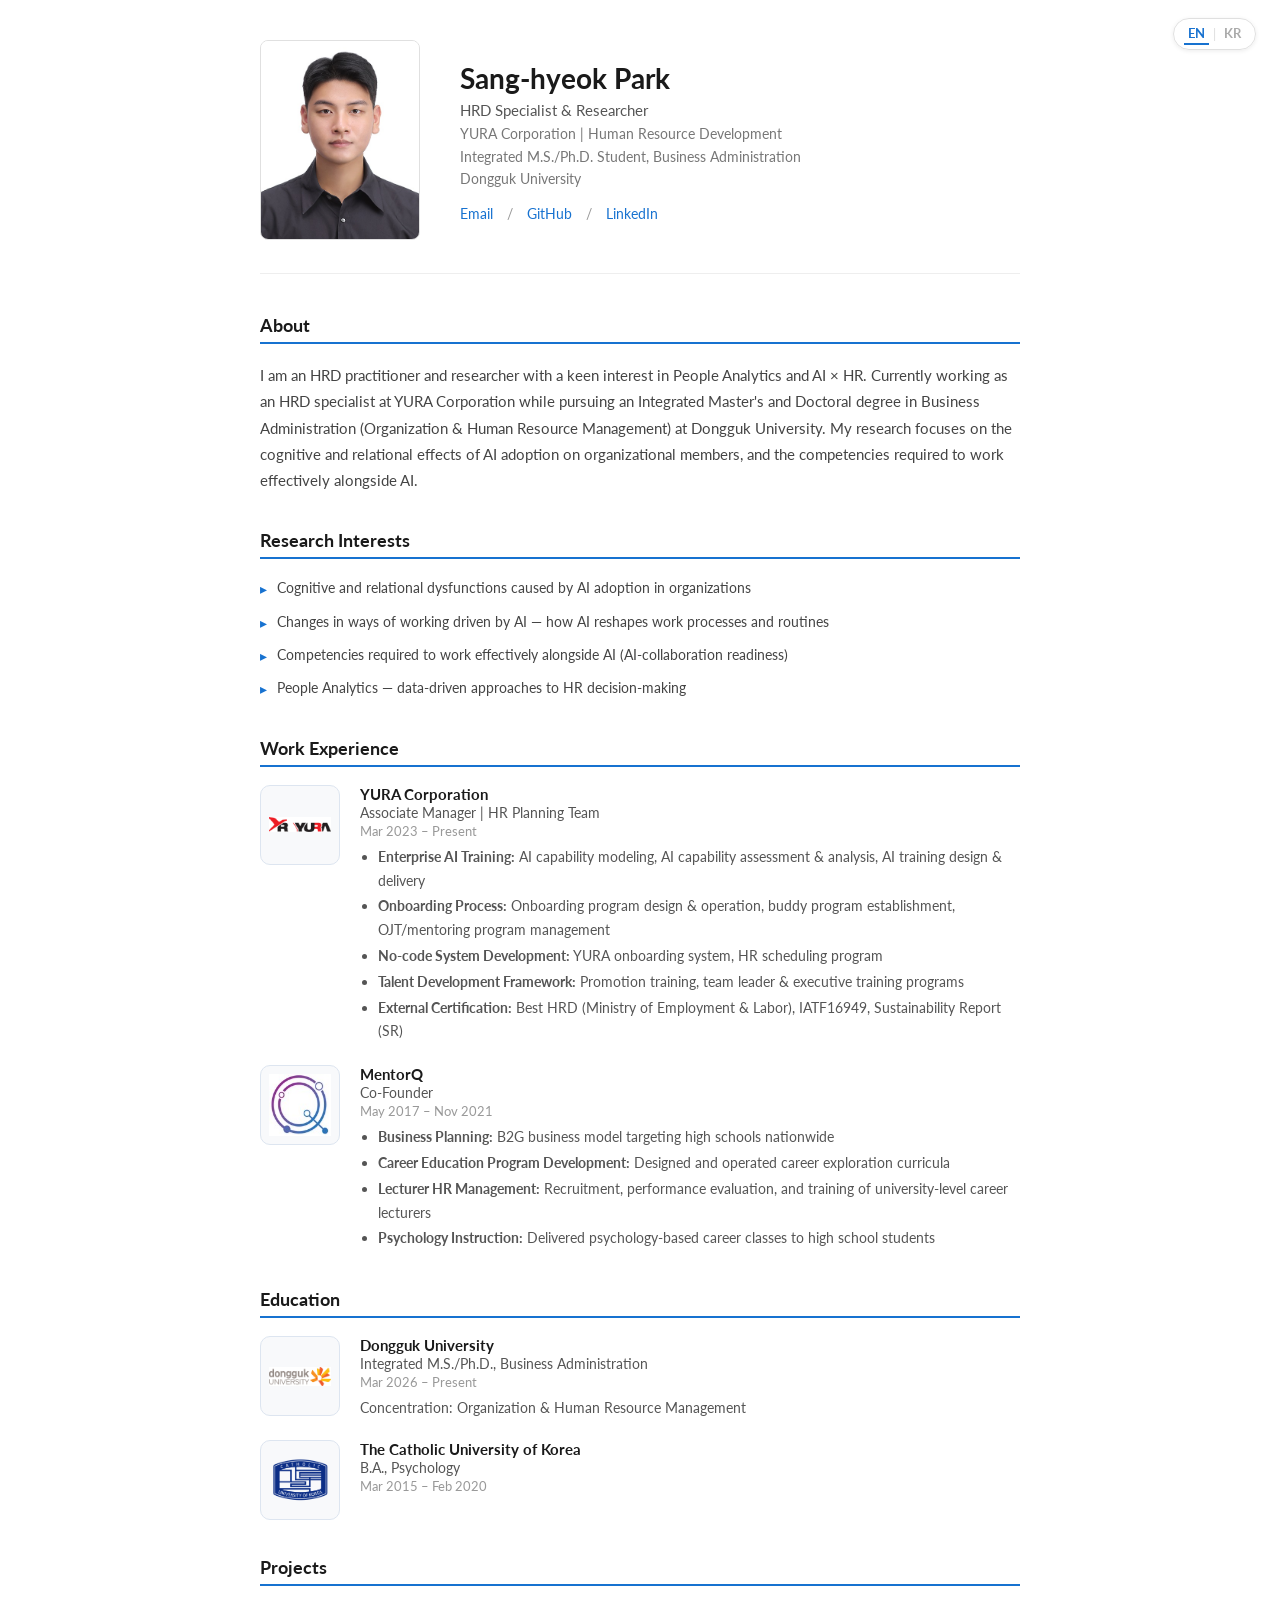
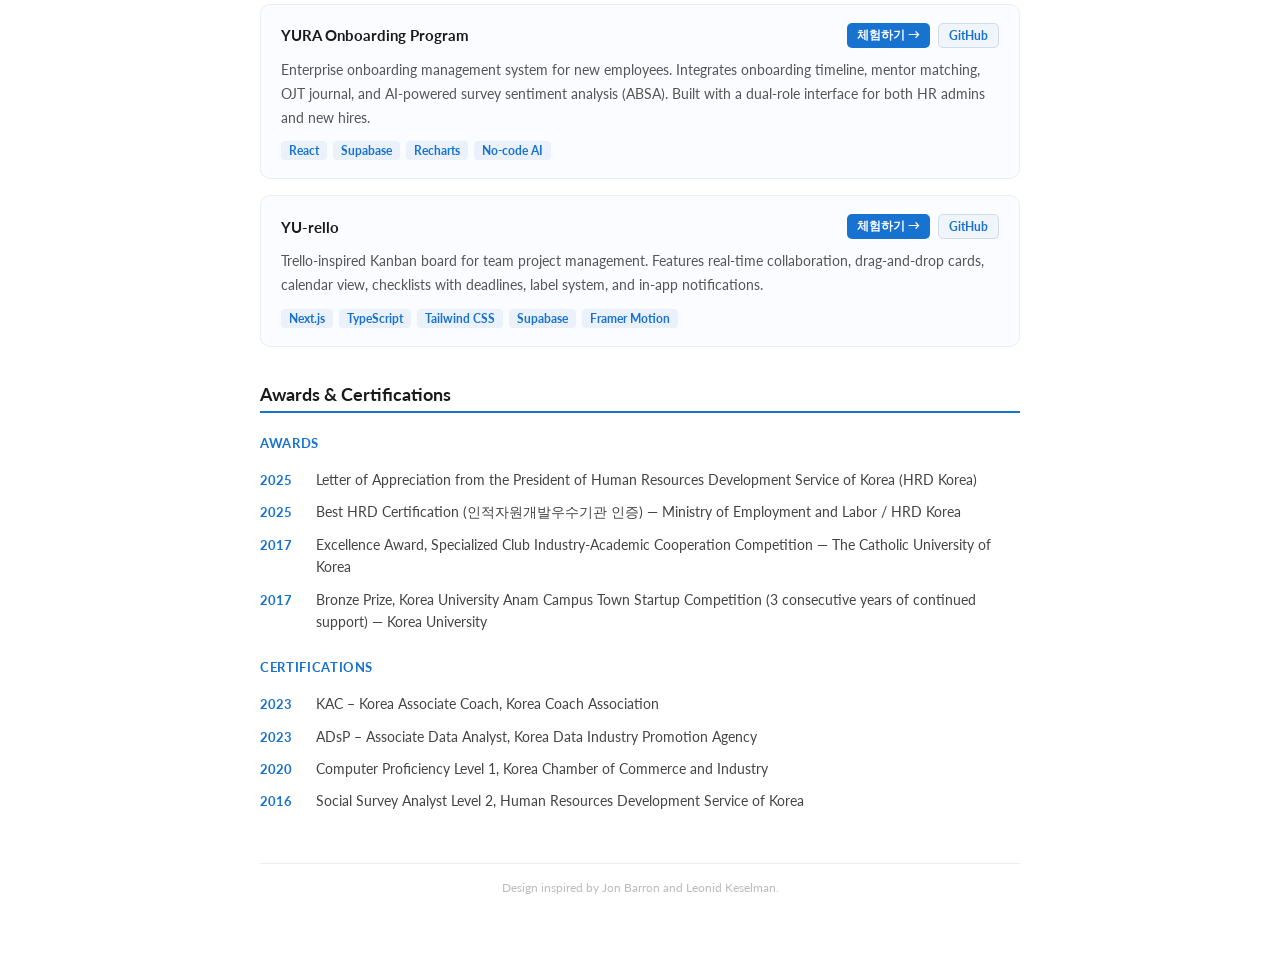
==== commit 4ee48253: "Hide Research section until content is ready Co-Authored-By: Claude Sonnet 4.6 <noreply@anthropic.co" ====
--- a/index.html
+++ b/index.html
@@ -210,7 +210,7 @@
   </div>
 
   <!-- ── Research ── -->
-  <div class="section">
+  <div class="section" style="display:none">
     <div class="section-title">
       <span class="lang-en">Research</span>
       <span class="lang-ko" style="display:none">연구</span>
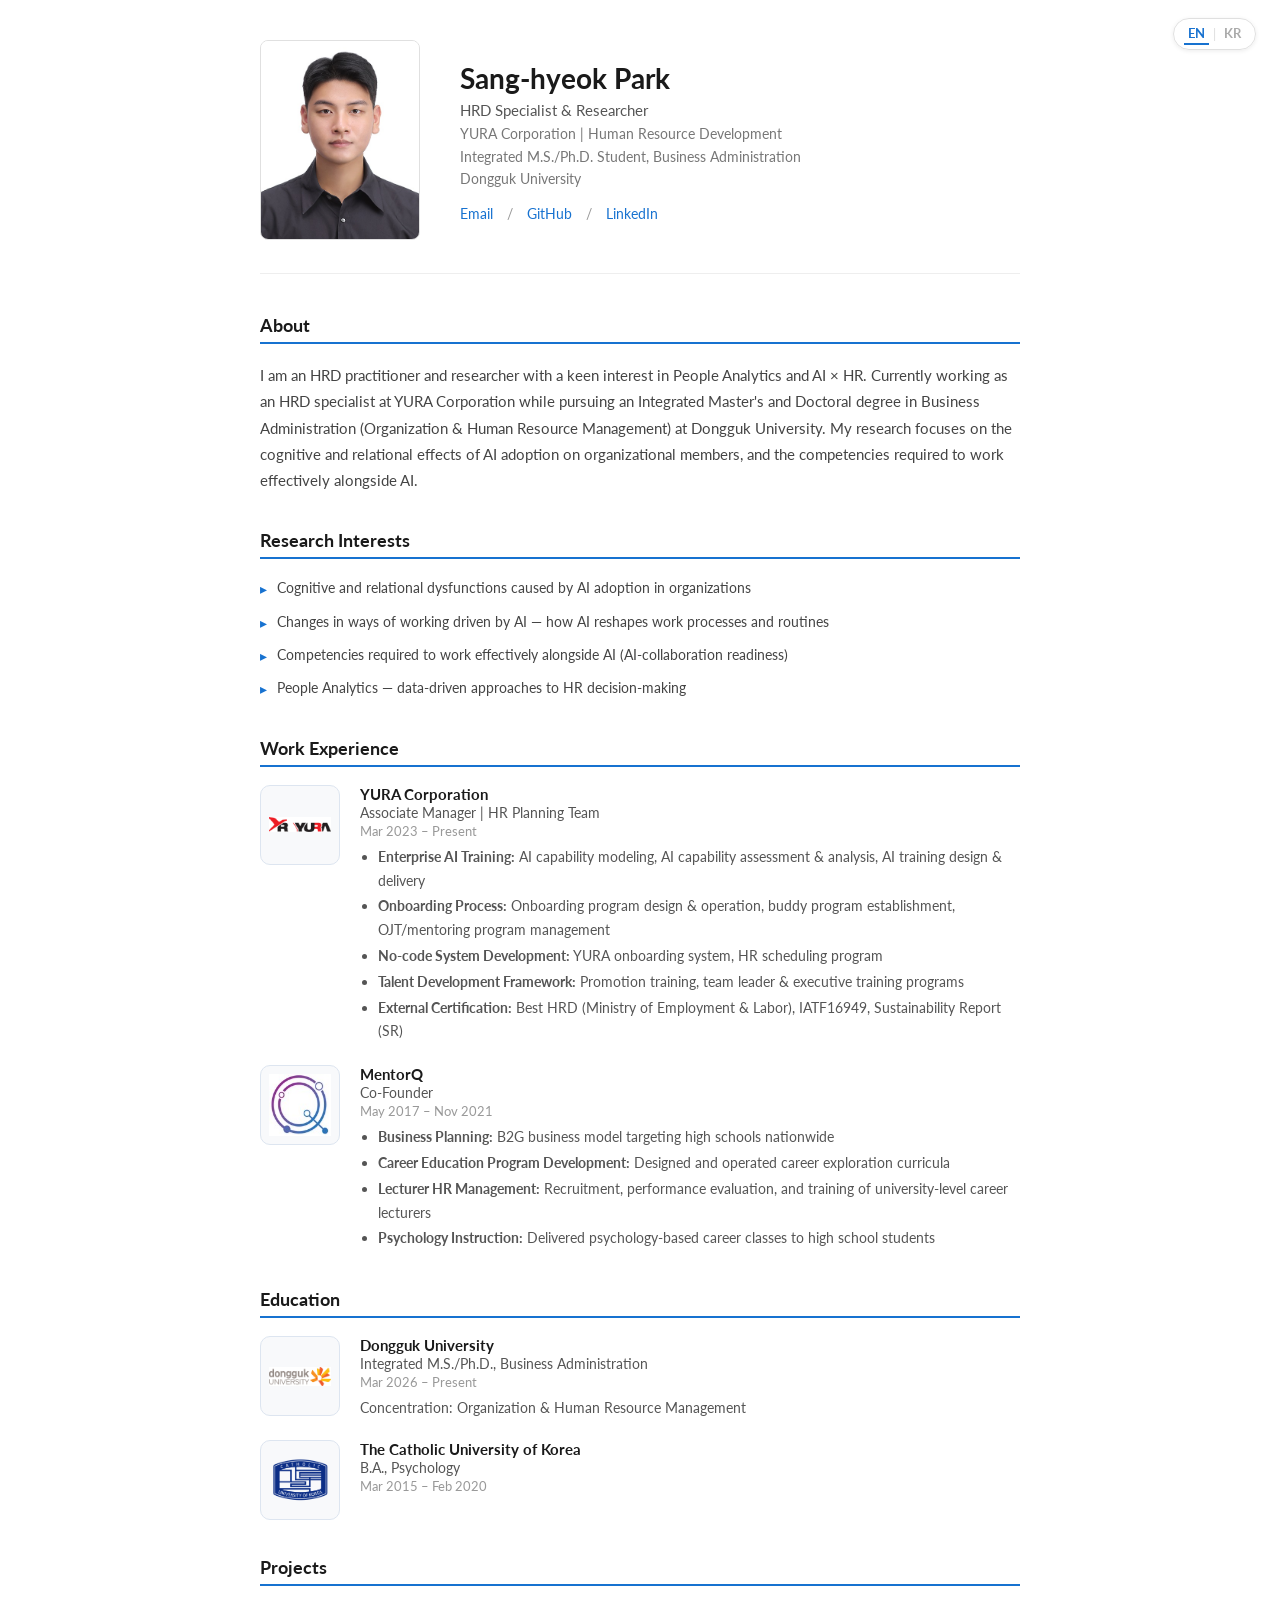
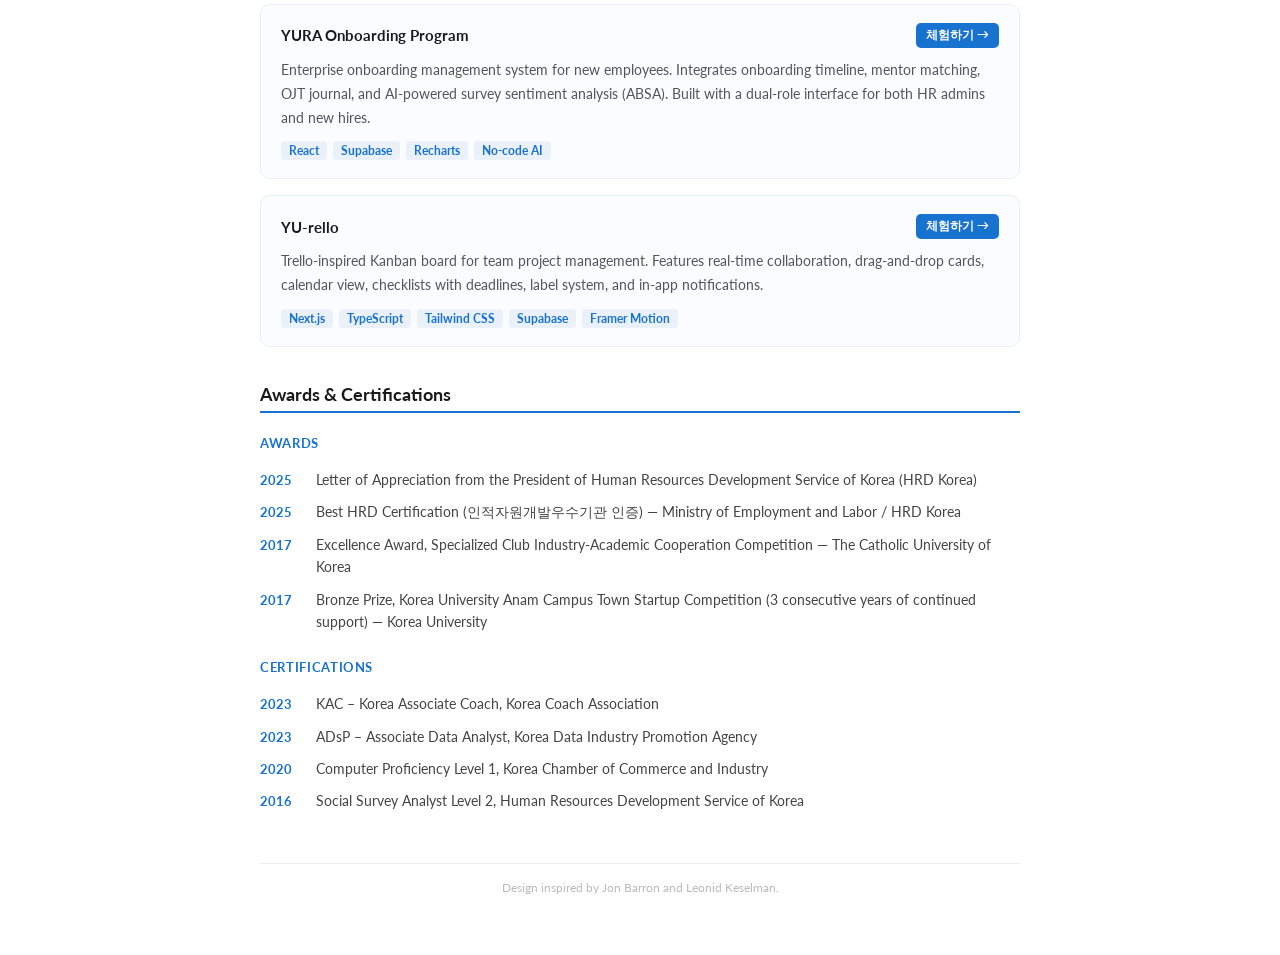
==== commit 6ab389c6: "Remove GitHub buttons from project cards, keep demo buttons only Co-Authored-By: Claude Sonnet 4.6 <" ====
--- a/index.html
+++ b/index.html
@@ -240,7 +240,6 @@
         <div class="project-title">YURA Onboarding Program</div>
         <div class="project-links">
           <a href="projects/onboarding/index.html" class="btn-demo">체험하기 →</a>
-          <a href="https://github.com/ParkSanghyeok076/onboarding_rebuilding" target="_blank" class="btn-github">GitHub</a>
         </div>
       </div>
       <div class="project-desc lang-en">
@@ -263,7 +262,6 @@
         <div class="project-title">YU-rello</div>
         <div class="project-links">
           <a href="projects/yurello/index.html" class="btn-demo">체험하기 →</a>
-          <a href="https://github.com/ParkSanghyeok076/YU-rello" target="_blank" class="btn-github">GitHub</a>
         </div>
       </div>
       <div class="project-desc lang-en">
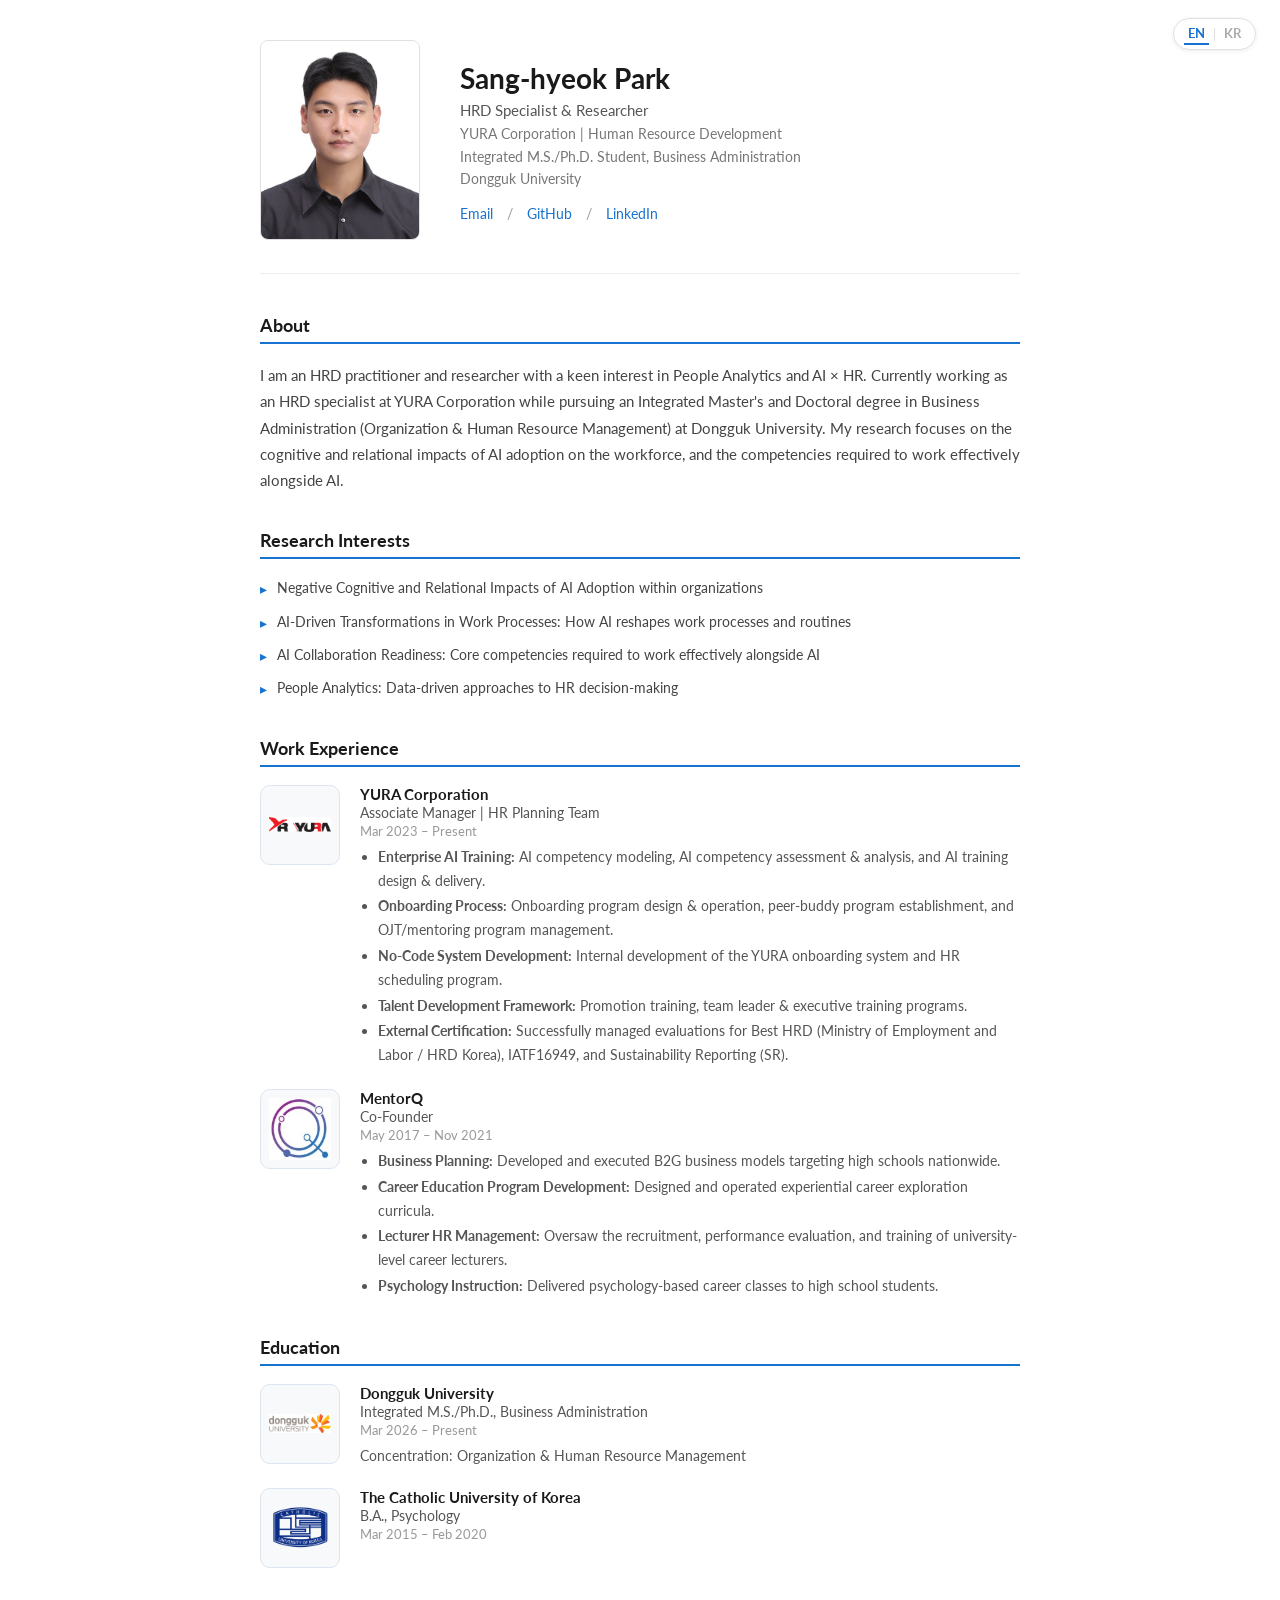
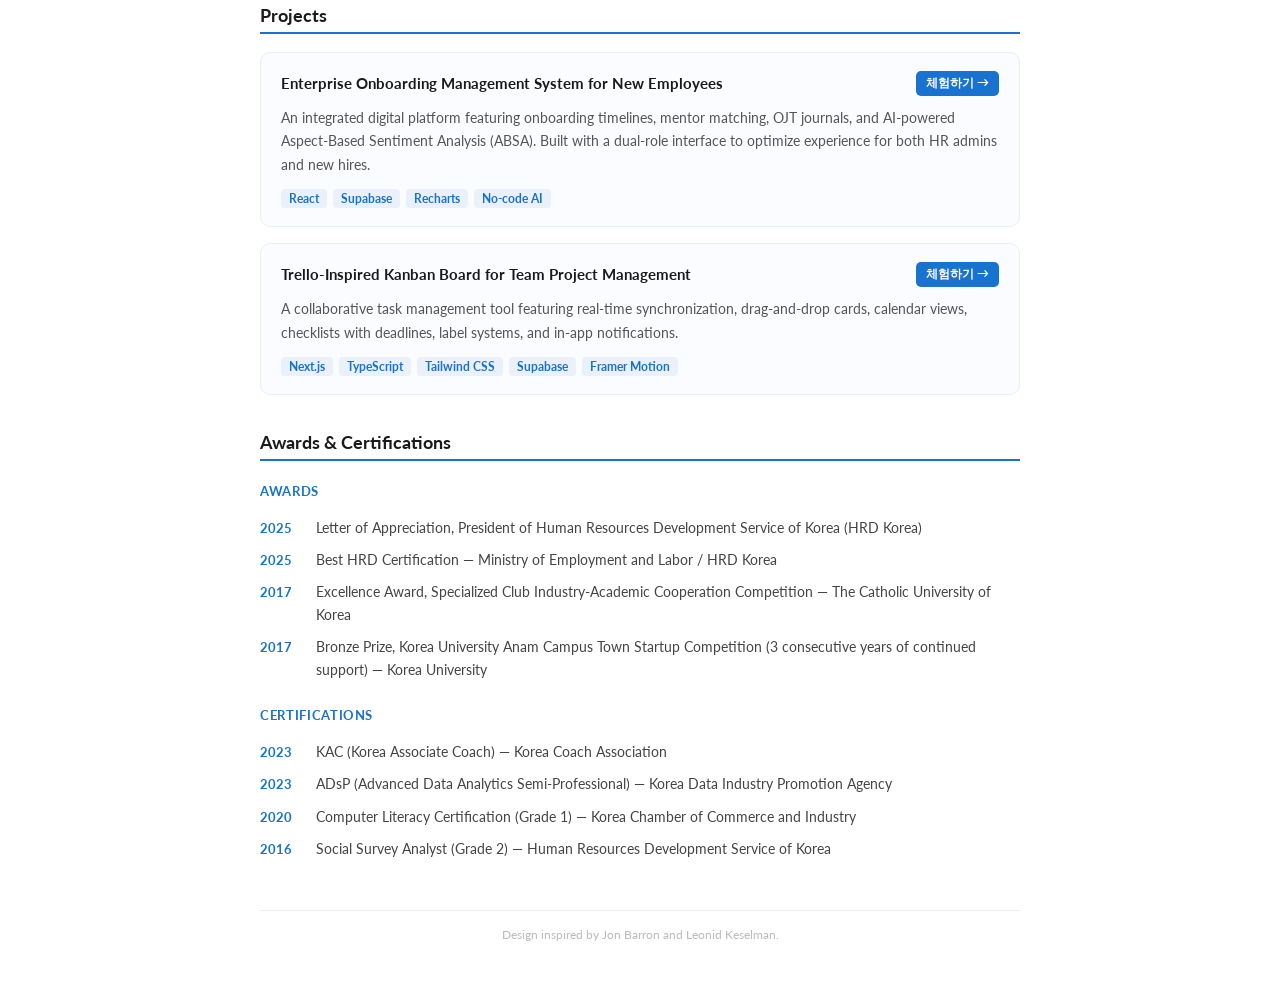
==== commit 3c3f325c: "Update English copy across all portfolio sections - About, Research Interests, Work Experience (YURA" ====
--- a/index.html
+++ b/index.html
@@ -67,8 +67,8 @@
       I am an HRD practitioner and researcher with a keen interest in People Analytics and AI &times; HR.
       Currently working as an HRD specialist at YURA Corporation while pursuing an Integrated Master's
       and Doctoral degree in Business Administration (Organization &amp; Human Resource Management) at
-      Dongguk University. My research focuses on the cognitive and relational effects of AI adoption
-      on organizational members, and the competencies required to work effectively alongside AI.
+      Dongguk University. My research focuses on the cognitive and relational impacts of AI adoption
+      on the workforce, and the competencies required to work effectively alongside AI.
     </p>
     <p class="about-text lang-ko" style="display:none">
       People Analytics와 AI x HR 분야에 관심을 두는 HRD 담당자이자 연구자입니다.
@@ -86,10 +86,10 @@
     </div>
 
     <div class="lang-en">
-      <div class="research-item">Cognitive and relational dysfunctions caused by AI adoption in organizations</div>
-      <div class="research-item">Changes in ways of working driven by AI — how AI reshapes work processes and routines</div>
-      <div class="research-item">Competencies required to work effectively alongside AI (AI-collaboration readiness)</div>
-      <div class="research-item">People Analytics — data-driven approaches to HR decision-making</div>
+      <div class="research-item">Negative Cognitive and Relational Impacts of AI Adoption within organizations</div>
+      <div class="research-item">AI-Driven Transformations in Work Processes: How AI reshapes work processes and routines</div>
+      <div class="research-item">AI Collaboration Readiness: Core competencies required to work effectively alongside AI</div>
+      <div class="research-item">People Analytics: Data-driven approaches to HR decision-making</div>
     </div>
 
     <div class="lang-ko" style="display:none">
@@ -121,11 +121,11 @@
         <div class="entry-period">Mar 2023 – Present</div>
         <div class="entry-desc">
           <ul class="lang-en">
-            <li><strong>Enterprise AI Training:</strong> AI capability modeling, AI capability assessment &amp; analysis, AI training design &amp; delivery</li>
-            <li><strong>Onboarding Process:</strong> Onboarding program design &amp; operation, buddy program establishment, OJT/mentoring program management</li>
-            <li><strong>No-code System Development:</strong> YURA onboarding system, HR scheduling program</li>
-            <li><strong>Talent Development Framework:</strong> Promotion training, team leader &amp; executive training programs</li>
-            <li><strong>External Certification:</strong> Best HRD (Ministry of Employment &amp; Labor), IATF16949, Sustainability Report (SR)</li>
+            <li><strong>Enterprise AI Training:</strong> AI competency modeling, AI competency assessment &amp; analysis, and AI training design &amp; delivery.</li>
+            <li><strong>Onboarding Process:</strong> Onboarding program design &amp; operation, peer-buddy program establishment, and OJT/mentoring program management.</li>
+            <li><strong>No-Code System Development:</strong> Internal development of the YURA onboarding system and HR scheduling program.</li>
+            <li><strong>Talent Development Framework:</strong> Promotion training, team leader &amp; executive training programs.</li>
+            <li><strong>External Certification:</strong> Successfully managed evaluations for Best HRD (Ministry of Employment and Labor / HRD Korea), IATF16949, and Sustainability Reporting (SR).</li>
           </ul>
           <ul class="lang-ko" style="display:none">
             <li><strong>전사 AI교육:</strong> AI활용 역량모델링, AI활용 역량진단/분석, AI교육 기획/운영</li>
@@ -149,10 +149,10 @@
         <div class="entry-period">May 2017 – Nov 2021</div>
         <div class="entry-desc">
           <ul class="lang-en">
-            <li><strong>Business Planning:</strong> B2G business model targeting high schools nationwide</li>
-            <li><strong>Career Education Program Development:</strong> Designed and operated career exploration curricula</li>
-            <li><strong>Lecturer HR Management:</strong> Recruitment, performance evaluation, and training of university-level career lecturers</li>
-            <li><strong>Psychology Instruction:</strong> Delivered psychology-based career classes to high school students</li>
+            <li><strong>Business Planning:</strong> Developed and executed B2G business models targeting high schools nationwide.</li>
+            <li><strong>Career Education Program Development:</strong> Designed and operated experiential career exploration curricula.</li>
+            <li><strong>Lecturer HR Management:</strong> Oversaw the recruitment, performance evaluation, and training of university-level career lecturers.</li>
+            <li><strong>Psychology Instruction:</strong> Delivered psychology-based career classes to high school students.</li>
           </ul>
           <ul class="lang-ko" style="display:none">
             <li><strong>사업계획 수립:</strong> 고등학교 대상 B2G 사업 모델 기획 및 운영</li>
@@ -237,13 +237,13 @@
     <!-- Project 1 -->
     <div class="project-card">
       <div class="project-header">
-        <div class="project-title">YURA Onboarding Program</div>
+        <div class="project-title">Enterprise Onboarding Management System for New Employees</div>
         <div class="project-links">
           <a href="projects/onboarding/index.html" class="btn-demo">체험하기 →</a>
         </div>
       </div>
       <div class="project-desc lang-en">
-        Enterprise onboarding management system for new employees. Integrates onboarding timeline, mentor matching, OJT journal, and AI-powered survey sentiment analysis (ABSA). Built with a dual-role interface for both HR admins and new hires.
+        An integrated digital platform featuring onboarding timelines, mentor matching, OJT journals, and AI-powered Aspect-Based Sentiment Analysis (ABSA). Built with a dual-role interface to optimize experience for both HR admins and new hires.
       </div>
       <div class="project-desc lang-ko" style="display:none">
         신규 입사자를 위한 기업 온보딩 관리 시스템. 온보딩 타임라인, 멘토 매칭, OJT 일지, AI 기반 설문 감정분석(ABSA)을 통합 제공하며, 인사 담당자와 신규 입사자 이중 역할 인터페이스로 구성.
@@ -259,13 +259,13 @@
     <!-- Project 2 -->
     <div class="project-card">
       <div class="project-header">
-        <div class="project-title">YU-rello</div>
+        <div class="project-title">Trello-Inspired Kanban Board for Team Project Management</div>
         <div class="project-links">
           <a href="projects/yurello/index.html" class="btn-demo">체험하기 →</a>
         </div>
       </div>
       <div class="project-desc lang-en">
-        Trello-inspired Kanban board for team project management. Features real-time collaboration, drag-and-drop cards, calendar view, checklists with deadlines, label system, and in-app notifications.
+        A collaborative task management tool featuring real-time synchronization, drag-and-drop cards, calendar views, checklists with deadlines, label systems, and in-app notifications.
       </div>
       <div class="project-desc lang-ko" style="display:none">
         Trello에서 영감을 받은 팀 프로젝트 관리용 칸반 보드. 실시간 협업, 드래그앤드롭, 캘린더 뷰, 마감일 체크리스트, 라벨 시스템, 인앱 알림 기능 제공.
@@ -292,11 +292,11 @@
       <div class="award-subtitle">Awards</div>
       <div class="award-item">
         <span class="award-year">2025</span>
-        <span class="award-desc">Letter of Appreciation from the President of Human Resources Development Service of Korea (HRD Korea)</span>
+        <span class="award-desc">Letter of Appreciation, President of Human Resources Development Service of Korea (HRD Korea)</span>
       </div>
       <div class="award-item">
         <span class="award-year">2025</span>
-        <span class="award-desc">Best HRD Certification (인적자원개발우수기관 인증) — Ministry of Employment and Labor / HRD Korea</span>
+        <span class="award-desc">Best HRD Certification — Ministry of Employment and Labor / HRD Korea</span>
       </div>
       <div class="award-item">
         <span class="award-year">2017</span>
@@ -309,19 +309,19 @@
       <div class="award-subtitle" style="margin-top: 16px;">Certifications</div>
       <div class="award-item">
         <span class="award-year">2023</span>
-        <span class="award-desc">KAC – Korea Associate Coach, Korea Coach Association</span>
+        <span class="award-desc">KAC (Korea Associate Coach) — Korea Coach Association</span>
       </div>
       <div class="award-item">
         <span class="award-year">2023</span>
-        <span class="award-desc">ADsP – Associate Data Analyst, Korea Data Industry Promotion Agency</span>
+        <span class="award-desc">ADsP (Advanced Data Analytics Semi-Professional) — Korea Data Industry Promotion Agency</span>
       </div>
       <div class="award-item">
         <span class="award-year">2020</span>
-        <span class="award-desc">Computer Proficiency Level 1, Korea Chamber of Commerce and Industry</span>
+        <span class="award-desc">Computer Literacy Certification (Grade 1) — Korea Chamber of Commerce and Industry</span>
       </div>
       <div class="award-item">
         <span class="award-year">2016</span>
-        <span class="award-desc">Social Survey Analyst Level 2, Human Resources Development Service of Korea</span>
+        <span class="award-desc">Social Survey Analyst (Grade 2) — Human Resources Development Service of Korea</span>
       </div>
     </div>
     <div class="award-list lang-ko" style="display:none">
